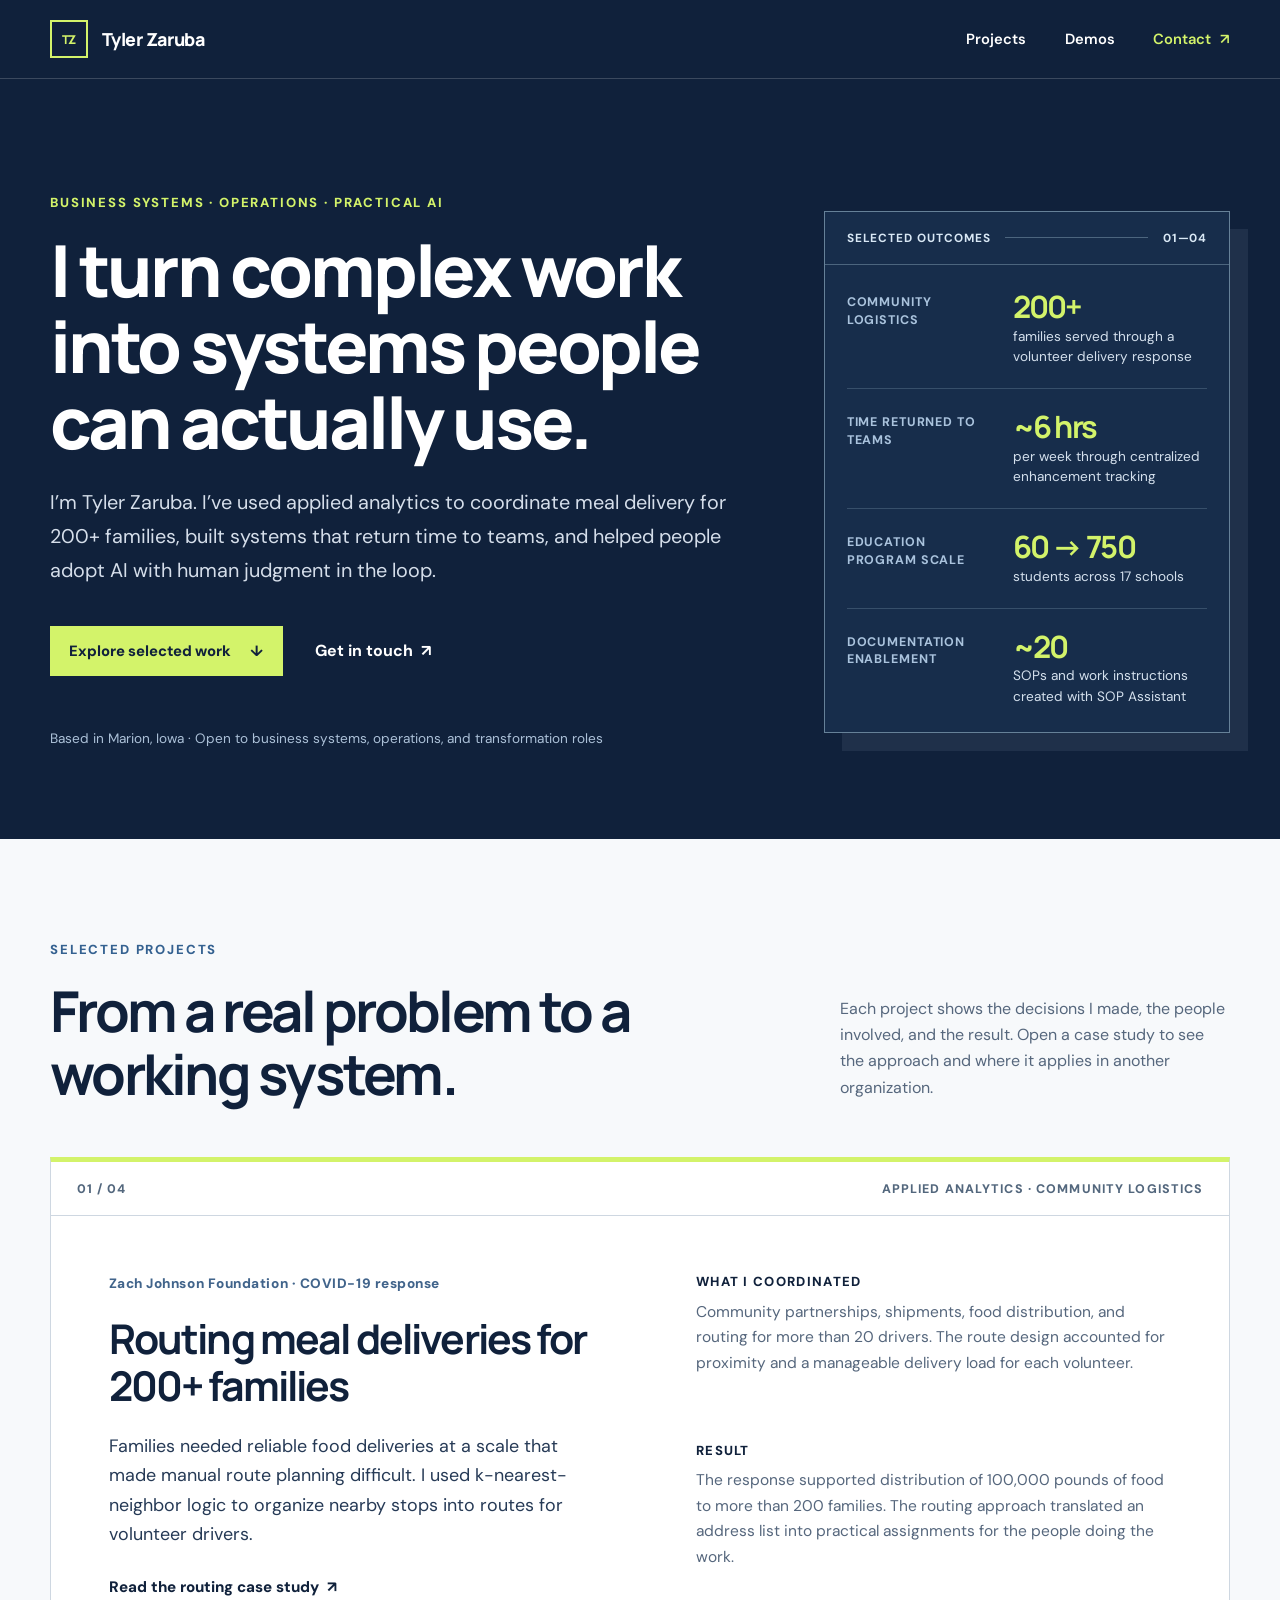
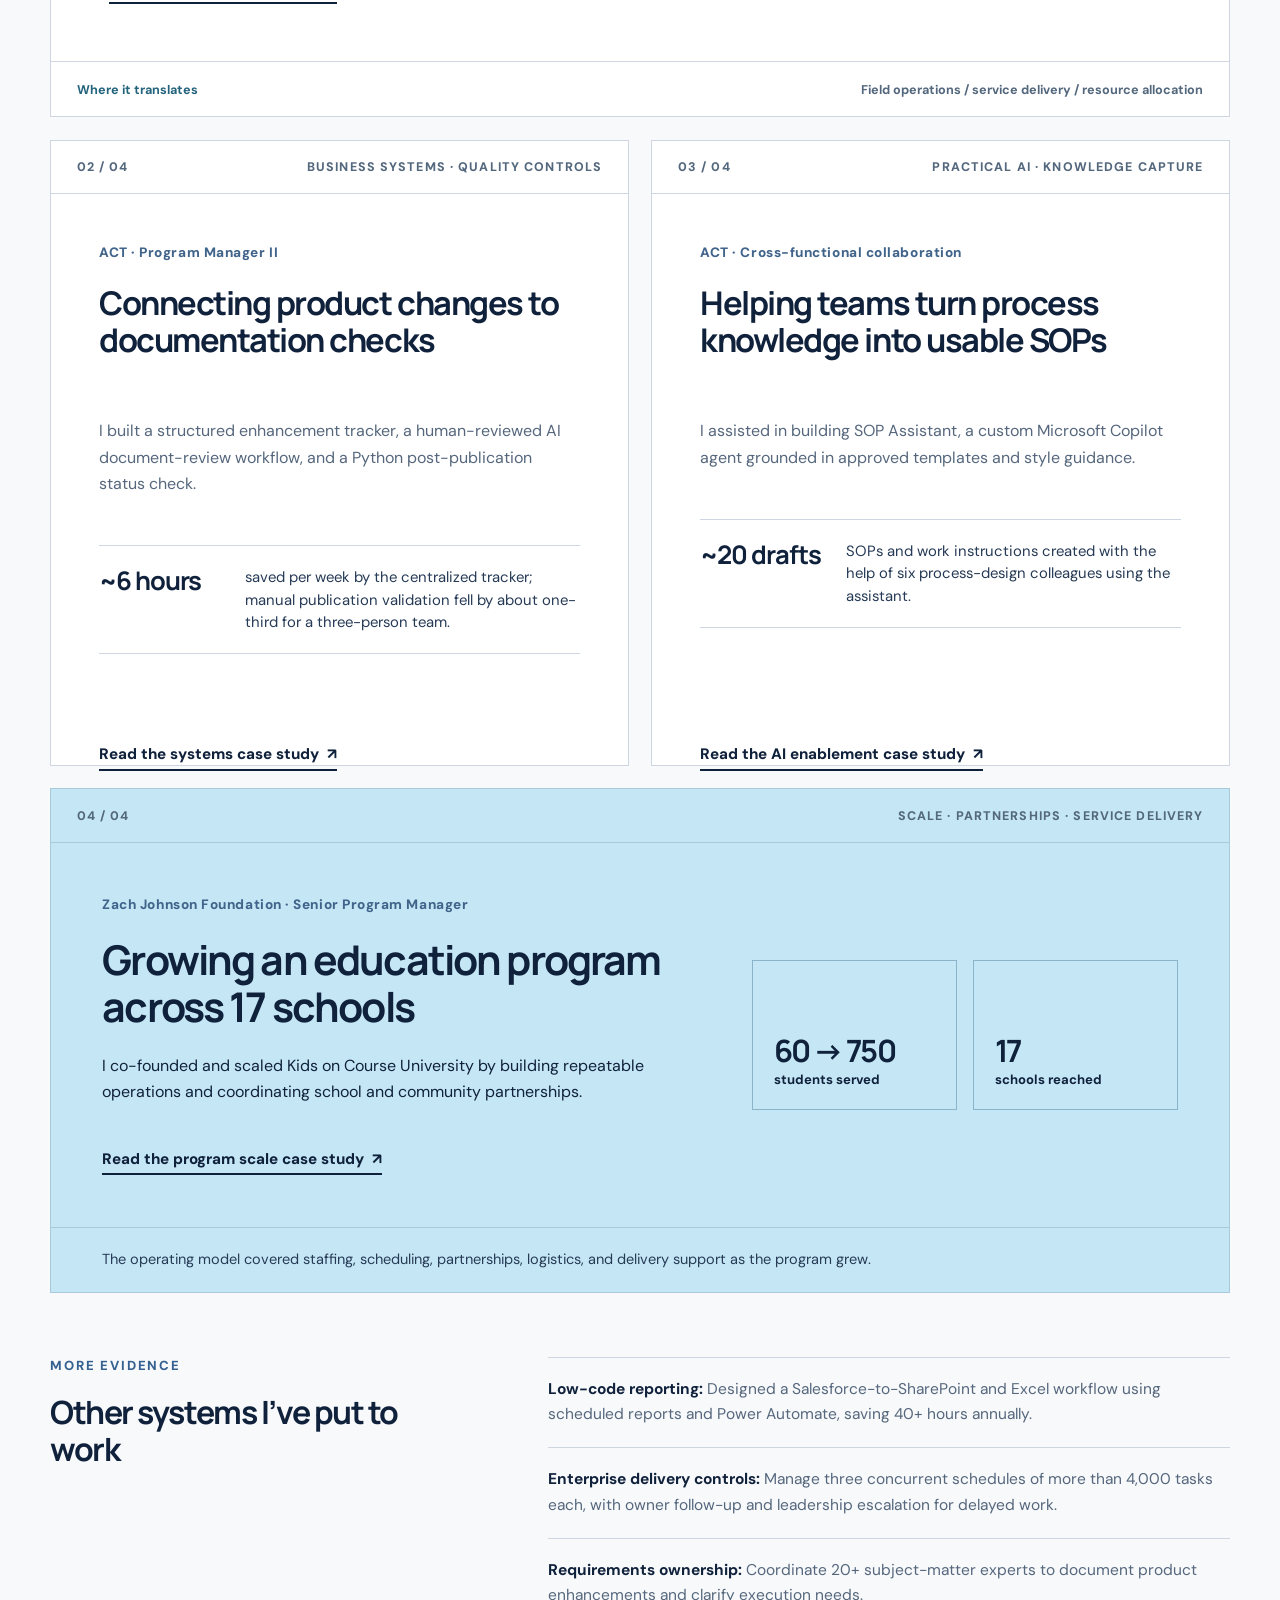
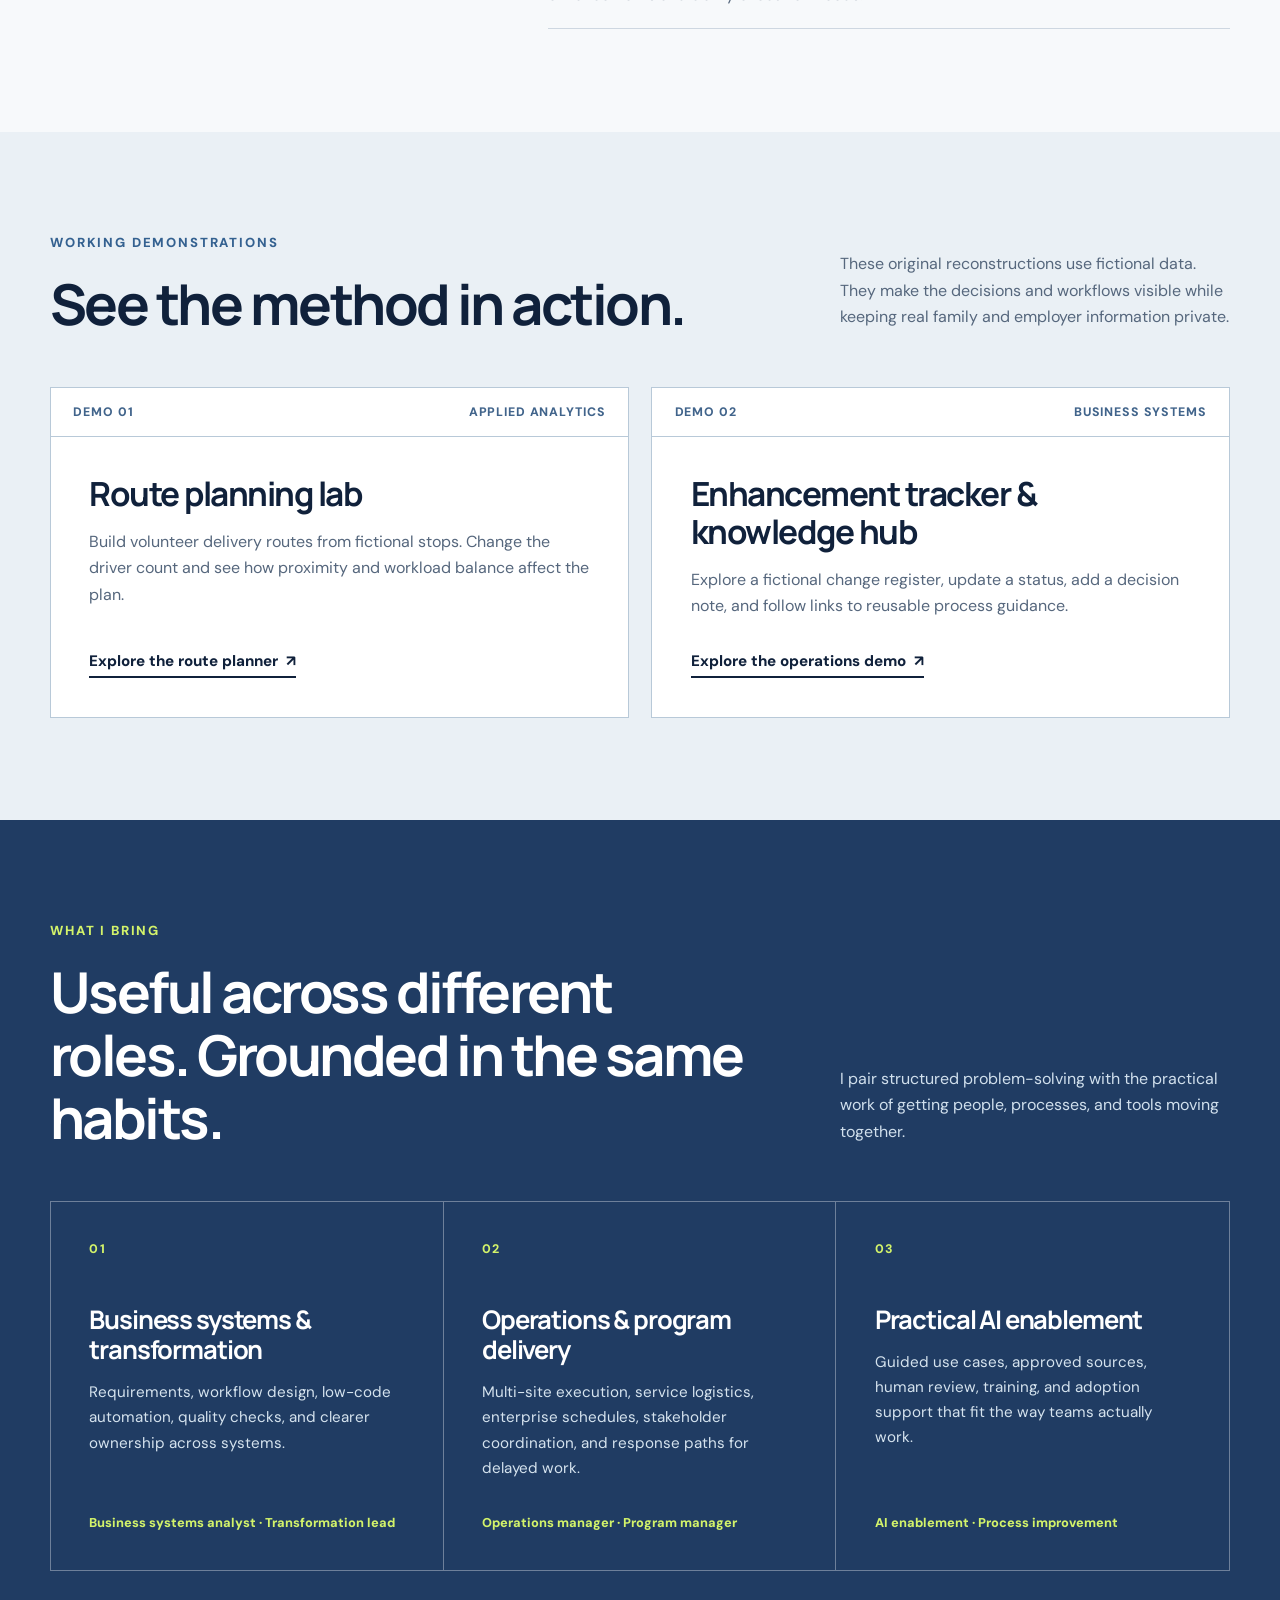
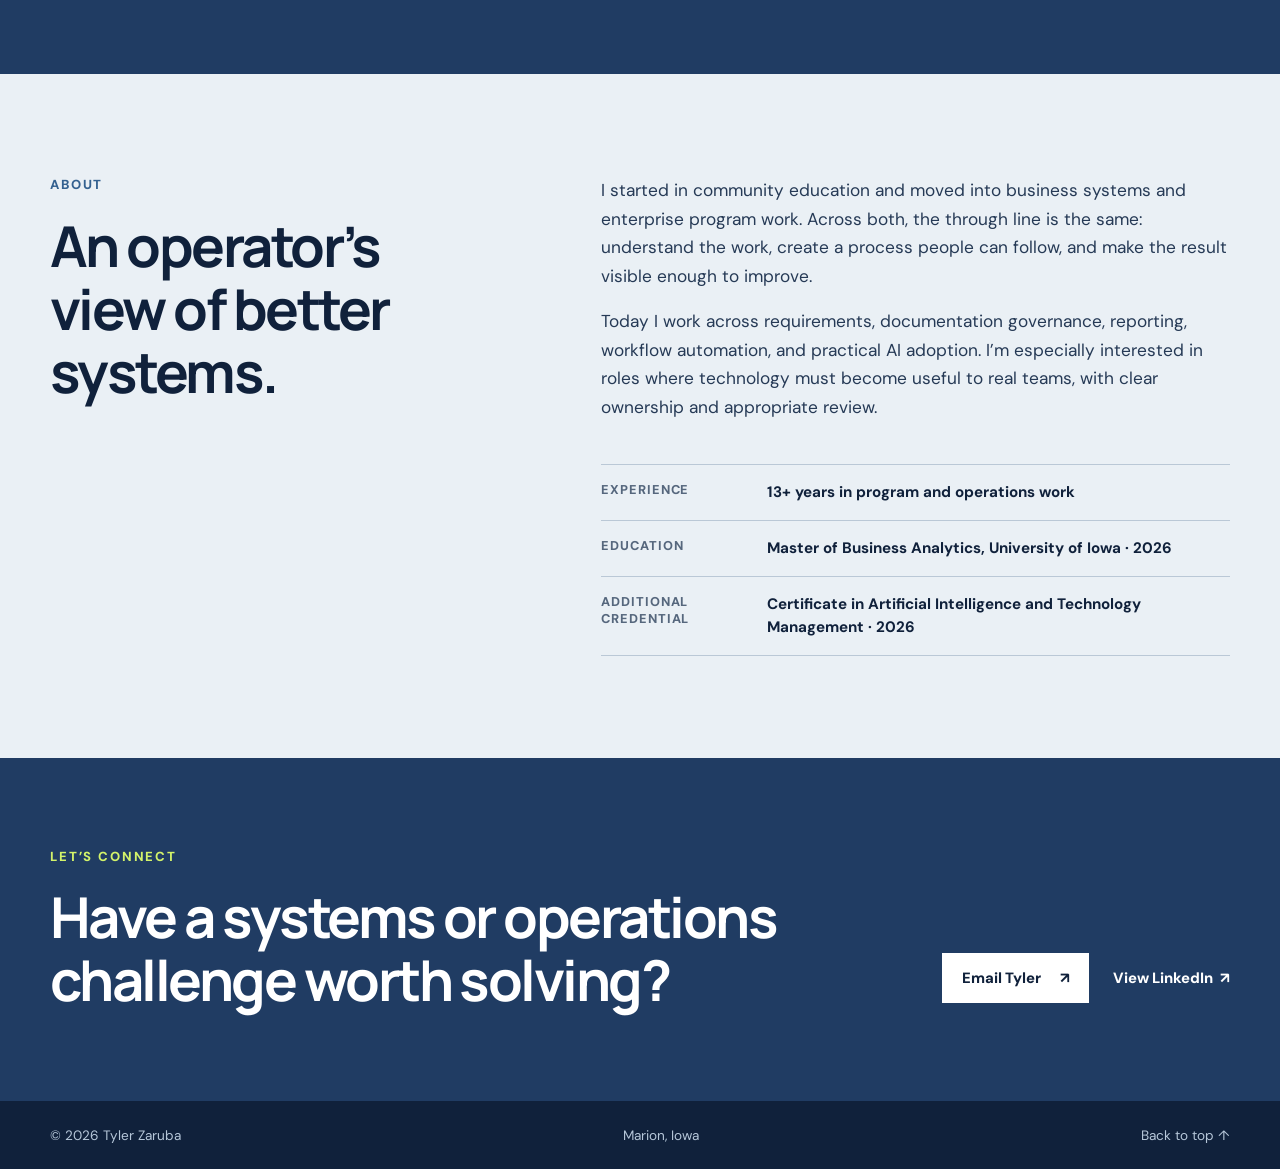
==== index.html @ 21e0d62d "Add portfolio website" ====
<!doctype html>
<html lang="en">
  <head>
    <meta charset="utf-8" />
    <meta name="viewport" content="width=device-width, initial-scale=1" />
    <meta name="theme-color" content="#10213b" />
    <meta name="description" content="Explore Tyler Zaruba’s work in community logistics, business systems, and practical AI, with fictional interactive reconstructions of the methods." />
    <link rel="canonical" href="https://tzarubadata.github.io/" />
    <meta property="og:type" content="website" />
    <meta property="og:title" content="Tyler Zaruba | Business systems & operations" />
    <meta property="og:description" content="Selected work in community logistics, business systems, documentation operations, and practical AI adoption." />
    <meta property="og:url" content="https://tzarubadata.github.io/" />
    <title>Tyler Zaruba | Business systems & operations</title>
    <link rel="icon" type="image/svg+xml" href="favicon.svg" />
    <link rel="stylesheet" href="styles.css" />
  </head>
  <body>
    <a class="skip-link" href="#main">Skip to content</a>
    <header class="site-header">
      <div class="shell header-inner">
        <a class="wordmark" href="#top" aria-label="Tyler Zaruba, back to top"><span class="mark" aria-hidden="true">TZ</span><span>Tyler Zaruba</span></a>
        <nav aria-label="Main navigation">
          <a href="#work">Projects</a>
          <a href="#demos">Demos</a>
          <a class="nav-contact" href="#contact">Contact <span aria-hidden="true">↗</span></a>
        </nav>
      </div>
    </header>

    <main id="main">
      <section class="hero" id="top" aria-labelledby="hero-title">
        <div class="shell hero-grid">
          <div class="hero-copy">
            <p class="eyebrow">Business systems · Operations · Practical AI</p>
            <h1 id="hero-title">I turn complex work into systems people can actually use.</h1>
            <p class="hero-lede">I’m Tyler Zaruba. I’ve used applied analytics to coordinate meal delivery for 200+ families, built systems that return time to teams, and helped people adopt AI with human judgment in the loop.</p>
            <div class="hero-actions">
              <a class="button button-primary" href="#work">Explore selected work <span aria-hidden="true">↓</span></a>
              <a class="text-link" href="mailto:zaruba.tyler@gmail.com">Get in touch <span aria-hidden="true">↗</span></a>
            </div>
            <p class="hero-location">Based in Marion, Iowa · Open to business systems, operations, and transformation roles</p>
          </div>
          <aside class="impact-panel" aria-label="Selected outcomes">
            <div class="panel-head"><span>Selected outcomes</span><span class="panel-line" aria-hidden="true"></span><span>01—04</span></div>
            <dl>
              <div class="impact-item"><dt>Community logistics</dt><dd><strong>200+</strong><span>families served through a volunteer delivery response</span></dd></div>
              <div class="impact-item"><dt>Time returned to teams</dt><dd><strong>~6 hrs</strong><span>per week through centralized enhancement tracking</span></dd></div>
              <div class="impact-item"><dt>Education program scale</dt><dd><strong>60 → 750</strong><span>students across 17 schools</span></dd></div>
              <div class="impact-item"><dt>Documentation enablement</dt><dd><strong>~20</strong><span>SOPs and work instructions created with SOP Assistant</span></dd></div>
            </dl>
          </aside>
        </div>
      </section>

      <section class="work-section section-pad" id="work" aria-labelledby="work-title">
        <div class="shell">
          <div class="section-heading">
            <div><p class="eyebrow">Selected projects</p><h2 id="work-title">From a real problem to a working system.</h2></div>
            <p>Each project shows the decisions I made, the people involved, and the result. Open a case study to see the approach and where it applies in another organization.</p>
          </div>

          <article class="case-study case-feature case-routing" aria-labelledby="case-1-title">
            <div class="case-index"><span>01 / 04</span><span>Applied analytics · Community logistics</span></div>
            <div class="case-body">
              <div class="case-lead">
                <p class="case-kicker">Zach Johnson Foundation · COVID-19 response</p>
                <h3 id="case-1-title">Routing meal deliveries for 200+ families</h3>
                <p class="case-summary">Families needed reliable food deliveries at a scale that made manual route planning difficult. I used k-nearest-neighbor logic to organize nearby stops into routes for volunteer drivers.</p>
                <a class="case-link" href="projects/meal-delivery-routing.html">Read the routing case study <span aria-hidden="true">↗</span></a>
              </div>
              <div class="case-detail">
                <div><h4>What I coordinated</h4><p>Community partnerships, shipments, food distribution, and routing for more than 20 drivers. The route design accounted for proximity and a manageable delivery load for each volunteer.</p></div>
                <div><h4>Result</h4><p>The response supported distribution of 100,000 pounds of food to more than 200 families. The routing approach translated an address list into practical assignments for the people doing the work.</p></div>
              </div>
            </div>
            <div class="case-bottom"><span>Where it translates</span><span>Field operations / service delivery / resource allocation</span></div>
          </article>

          <div class="case-grid">
            <article class="case-study" aria-labelledby="case-2-title">
              <div class="case-index"><span>02 / 04</span><span>Business systems · Quality controls</span></div>
              <div class="case-stack">
                <p class="case-kicker">ACT · Program Manager II</p>
                <h3 id="case-2-title">Connecting product changes to documentation checks</h3>
                <p>I built a structured enhancement tracker, a human-reviewed AI document-review workflow, and a Python post-publication status check.</p>
                <div class="case-result"><strong>~6 hours</strong><span>saved per week by the centralized tracker; manual publication validation fell by about one-third for a three-person team.</span></div>
                <a class="case-link" href="projects/documentation-lifecycle.html">Read the systems case study <span aria-hidden="true">↗</span></a>
              </div>
            </article>

            <article class="case-study" aria-labelledby="case-3-title">
              <div class="case-index"><span>03 / 04</span><span>Practical AI · Knowledge capture</span></div>
              <div class="case-stack">
                <p class="case-kicker">ACT · Cross-functional collaboration</p>
                <h3 id="case-3-title">Helping teams turn process knowledge into usable SOPs</h3>
                <p>I assisted in building SOP Assistant, a custom Microsoft Copilot agent grounded in approved templates and style guidance.</p>
                <div class="case-result"><strong>~20 drafts</strong><span>SOPs and work instructions created with the help of six process-design colleagues using the assistant.</span></div>
                <a class="case-link" href="projects/sop-assistant.html">Read the AI enablement case study <span aria-hidden="true">↗</span></a>
              </div>
            </article>
          </div>

          <article class="case-study case-community" aria-labelledby="case-4-title">
            <div class="case-index"><span>04 / 04</span><span>Scale · Partnerships · Service delivery</span></div>
            <div class="community-grid">
              <div><p class="case-kicker">Zach Johnson Foundation · Senior Program Manager</p><h3 id="case-4-title">Growing an education program across 17 schools</h3><p>I co-founded and scaled Kids on Course University by building repeatable operations and coordinating school and community partnerships.</p><a class="case-link" href="projects/education-scale.html">Read the program scale case study <span aria-hidden="true">↗</span></a></div>
              <div class="community-metrics"><div><strong>60 → 750</strong><span>students served</span></div><div><strong>17</strong><span>schools reached</span></div></div>
            </div>
            <p class="community-footnote">The operating model covered staffing, scheduling, partnerships, logistics, and delivery support as the program grew.</p>
          </article>

          <div class="more-evidence" aria-labelledby="evidence-title">
            <div><p class="eyebrow">More evidence</p><h3 id="evidence-title">Other systems I’ve put to work</h3></div>
            <div class="evidence-list">
              <p><strong>Low-code reporting:</strong> Designed a Salesforce-to-SharePoint and Excel workflow using scheduled reports and Power Automate, saving 40+ hours annually.</p>
              <p><strong>Enterprise delivery controls:</strong> Manage three concurrent schedules of more than 4,000 tasks each, with owner follow-up and leadership escalation for delayed work.</p>
              <p><strong>Requirements ownership:</strong> Coordinate 20+ subject-matter experts to document product enhancements and clarify execution needs.</p>
            </div>
          </div>
        </div>
      </section>

      <section class="demos-section section-pad" id="demos" aria-labelledby="demos-title"><div class="shell"><div class="section-heading"><div><p class="eyebrow">Working demonstrations</p><h2 id="demos-title">See the method in action.</h2></div><p>These original reconstructions use fictional data. They make the decisions and workflows visible while keeping real family and employer information private.</p></div><div class="demo-card-grid"><article class="demo-card"><div class="demo-card-top"><span>Demo 01</span><span>Applied analytics</span></div><div class="demo-card-body"><h3>Route planning lab</h3><p>Build volunteer delivery routes from fictional stops. Change the driver count and see how proximity and workload balance affect the plan.</p><a class="case-link" href="demos/route-lab.html">Explore the route planner <span aria-hidden="true">↗</span></a></div></article><article class="demo-card"><div class="demo-card-top"><span>Demo 02</span><span>Business systems</span></div><div class="demo-card-body"><h3>Enhancement tracker & knowledge hub</h3><p>Explore a fictional change register, update a status, add a decision note, and follow links to reusable process guidance.</p><a class="case-link" href="demos/operations-system.html">Explore the operations demo <span aria-hidden="true">↗</span></a></div></article></div></div></section>

      <section class="fit-section section-pad" id="fit" aria-labelledby="fit-title">
        <div class="shell">
          <div class="section-heading"><div><p class="eyebrow">What I bring</p><h2 id="fit-title">Useful across different roles. Grounded in the same habits.</h2></div><p>I pair structured problem-solving with the practical work of getting people, processes, and tools moving together.</p></div>
          <div class="fit-grid">
            <div><span class="fit-number">01</span><h3>Business systems & transformation</h3><p>Requirements, workflow design, low-code automation, quality checks, and clearer ownership across systems.</p><span>Business systems analyst · Transformation lead</span></div>
            <div><span class="fit-number">02</span><h3>Operations & program delivery</h3><p>Multi-site execution, service logistics, enterprise schedules, stakeholder coordination, and response paths for delayed work.</p><span>Operations manager · Program manager</span></div>
            <div><span class="fit-number">03</span><h3>Practical AI enablement</h3><p>Guided use cases, approved sources, human review, training, and adoption support that fit the way teams actually work.</p><span>AI enablement · Process improvement</span></div>
          </div>
        </div>
      </section>

      <section class="about-section section-pad" id="about" aria-labelledby="about-title">
        <div class="shell about-grid">
          <div><p class="eyebrow">About</p><h2 id="about-title">An operator’s view of better systems.</h2></div>
          <div class="about-copy"><p>I started in community education and moved into business systems and enterprise program work. Across both, the through line is the same: understand the work, create a process people can follow, and make the result visible enough to improve.</p><p>Today I work across requirements, documentation governance, reporting, workflow automation, and practical AI adoption. I’m especially interested in roles where technology must become useful to real teams, with clear ownership and appropriate review.</p><div class="about-meta"><div><span>Experience</span><strong>13+ years in program and operations work</strong></div><div><span>Education</span><strong>Master of Business Analytics, University of Iowa · 2026</strong></div><div><span>Additional credential</span><strong>Certificate in Artificial Intelligence and Technology Management · 2026</strong></div></div></div>
        </div>
      </section>

      <section class="contact-section" id="contact" aria-labelledby="contact-title">
        <div class="shell contact-grid"><div><p class="eyebrow">Let’s connect</p><h2 id="contact-title">Have a systems or operations challenge worth solving?</h2></div><div class="contact-actions"><a class="button button-light" href="mailto:zaruba.tyler@gmail.com">Email Tyler <span aria-hidden="true">↗</span></a><a class="contact-link" href="https://www.linkedin.com/in/tyler-zaruba-b400301a1/" target="_blank" rel="noopener noreferrer">View LinkedIn <span aria-hidden="true">↗</span></a></div></div>
      </section>
    </main>

    <footer class="site-footer"><div class="shell footer-inner"><span>© <span id="year">2026</span> Tyler Zaruba</span><span>Marion, Iowa</span><a href="#top">Back to top ↑</a></div></footer>
    <script>document.getElementById('year').textContent = new Date().getFullYear();</script>
  </body>
</html>
---- styles.css ----
@import url('https://fonts.googleapis.com/css2?family=DM+Sans:wght@400;500;600;700&family=Manrope:wght@400;500;600;700;800&display=swap');

:root {
  color-scheme: light;
  --ink: #10213b;
  --ink-2: #263a56;
  --paper: #f7f9fb;
  --white: #ffffff;
  --lime: #d3f36a;
  --blue: #c5e7f5;
  --rule: #ced7e1;
  --muted: #56677d;
  font-family: 'DM Sans', Arial, sans-serif;
  font-synthesis: none;
  scroll-behavior: smooth;
}

* { box-sizing: border-box; }
body { margin: 0; background: var(--paper); color: var(--ink); }
body, button, a { -webkit-tap-highlight-color: transparent; }
a { color: inherit; }
img, svg { max-width: 100%; }
::selection { background: var(--lime); color: var(--ink); }
:focus-visible { outline: 3px solid #1268a5; outline-offset: 4px; }
.shell { width: min(100% - 3rem, 1180px); margin-inline: auto; }
.skip-link { position: absolute; top: -100px; left: 1rem; z-index: 100; padding: .75rem 1rem; background: var(--lime); color: var(--ink); font-weight: 700; }
.skip-link:focus { top: 1rem; }

h1, h2, h3, h4, p { margin-top: 0; }
h1, h2, h3 { font-family: Manrope, Arial, sans-serif; letter-spacing: -.045em; }
p { line-height: 1.65; }
.eyebrow { margin-bottom: 1.2rem; font-size: .82rem; font-weight: 800; line-height: 1.4; letter-spacing: .14em; text-transform: uppercase; }

.site-header { background: var(--ink); color: var(--white); border-bottom: 1px solid rgba(255,255,255,.18); }
.header-inner { min-height: 78px; display: flex; align-items: center; justify-content: space-between; gap: 2rem; }
.wordmark { display: inline-flex; align-items: center; gap: .85rem; text-decoration: none; font-family: Manrope, Arial, sans-serif; font-size: 1.12rem; font-weight: 800; letter-spacing: -.025em; white-space: nowrap; }
.mark { display: grid; place-items: center; width: 38px; height: 38px; border: 2px solid var(--lime); color: var(--lime); font-size: .76rem; letter-spacing: -.07em; }
nav { display: flex; align-items: center; gap: clamp(1rem, 3vw, 2.8rem); }
nav a { text-decoration: none; font-size: .92rem; font-weight: 600; }
nav a:hover, .contact-link:hover, .text-link:hover, .site-footer a:hover { text-decoration: underline; text-underline-offset: .3em; }
.nav-contact { color: var(--lime); }
.nav-contact span { margin-left: .3rem; }

.hero { color: var(--white); background: var(--ink); overflow: hidden; }
.hero-grid { display: grid; grid-template-columns: minmax(0, 1.45fr) minmax(310px, .86fr); gap: clamp(3rem, 7vw, 7rem); align-items: stretch; padding-block: clamp(5rem, 9vw, 8.5rem) clamp(5rem, 7vw, 7rem); }
.hero-copy { align-self: center; }
.hero .eyebrow { color: var(--lime); }
h1 { max-width: 850px; margin-bottom: 1.65rem; font-size: clamp(3.2rem, 5.6vw, 6rem); line-height: 1.06; font-weight: 800; }
.hero-lede { max-width: 690px; color: #d5deea; font-size: clamp(1.05rem, 1.55vw, 1.25rem); line-height: 1.7; }
.hero-actions { display: flex; flex-wrap: wrap; align-items: center; gap: 1.5rem 2rem; margin-top: 2.4rem; }
.button { display: inline-flex; min-height: 50px; align-items: center; justify-content: center; gap: 1.2rem; padding: .8rem 1.2rem; text-decoration: none; font-size: .93rem; font-weight: 800; transition: transform .18s ease, background .18s ease; }
.button:hover { transform: translateY(-2px); }
.button-primary { color: var(--ink); background: var(--lime); }
.button-primary:hover { background: #e3ff91; }
.text-link { color: var(--white); font-weight: 700; text-decoration: none; }
.text-link span { margin-left: .3rem; }
.hero-location { margin: 3.25rem 0 0; color: #acc1d8; font-size: .85rem; line-height: 1.6; }

.impact-panel { align-self: center; border: 1px solid rgba(197,231,245,.45); background: #172d4b; box-shadow: 18px 18px 0 rgba(197,231,245,.08); }
.panel-head { display: flex; align-items: center; gap: .9rem; padding: 1.15rem 1.35rem; color: #d9e8f5; border-bottom: 1px solid rgba(197,231,245,.3); font-size: .74rem; font-weight: 700; letter-spacing: .08em; text-transform: uppercase; white-space: nowrap; }
.panel-line { flex: 1; height: 1px; background: rgba(197,231,245,.3); }
.impact-panel dl { margin: 0; padding: .25rem 1.35rem; }
.impact-item { display: grid; grid-template-columns: 1fr 1.3fr; gap: 1rem; padding: 1.3rem 0; border-bottom: 1px solid rgba(197,231,245,.18); }
.impact-item:last-child { border-bottom: 0; }
.impact-item dt { padding-top: .25rem; color: #aac3dd; font-size: .78rem; line-height: 1.4; font-weight: 700; text-transform: uppercase; letter-spacing: .07em; }
.impact-item dd { margin: 0; }
.impact-item strong { display: block; margin-bottom: .18rem; color: var(--lime); font-family: Manrope, Arial, sans-serif; font-size: clamp(1.7rem, 2.4vw, 2.4rem); line-height: 1.1; letter-spacing: -.055em; white-space: nowrap; }
.impact-item dd span { display: block; color: #d4e0ed; font-size: .85rem; line-height: 1.5; }

.section-pad { padding-block: clamp(5rem, 8vw, 8rem); }
.section-heading { display: grid; grid-template-columns: 1.2fr .72fr; gap: 3rem; align-items: end; margin-bottom: 3.25rem; }
.section-heading .eyebrow { color: #346190; }
h2 { margin-bottom: 0; font-size: clamp(2.5rem, 4.4vw, 4.4rem); line-height: 1.12; }
.section-heading p:last-child { max-width: 390px; margin: 0 0 .25rem auto; color: var(--muted); font-size: 1rem; }
.case-study { border: 1px solid var(--rule); background: var(--white); }
.case-routing { border-top: 5px solid var(--lime); }
.case-index { display: flex; justify-content: space-between; gap: 1.5rem; padding: 1.15rem 1.6rem; border-bottom: 1px solid var(--rule); color: #53677d; font-size: .78rem; font-weight: 800; letter-spacing: .09em; text-transform: uppercase; }
.case-body { display: grid; grid-template-columns: 1.02fr .95fr; gap: clamp(2rem, 6vw, 6rem); padding: clamp(2rem, 4.5vw, 4.5rem); }
.case-kicker { margin-bottom: 1.2rem; color: #41648b; font-size: .85rem; font-weight: 800; letter-spacing: .04em; }
h3 { margin-bottom: 1.45rem; font-size: clamp(2.1rem, 3.2vw, 3.5rem); line-height: 1.14; }
.case-summary { max-width: 500px; margin-bottom: 0; color: var(--ink-2); font-size: 1.12rem; }
.case-detail { display: grid; gap: 2rem; }
h4 { margin-bottom: .5rem; font-size: .82rem; line-height: 1.4; font-weight: 800; text-transform: uppercase; letter-spacing: .1em; }
.case-detail p { margin-bottom: 0; color: var(--muted); font-size: .97rem; }
.case-link { display: inline-flex; align-items: center; gap: .5rem; width: fit-content; margin-top: 1.7rem; padding-bottom: .22rem; border-bottom: 2px solid currentColor; color: var(--ink); font-size: .95rem; font-weight: 800; line-height: 1.4; text-decoration: none; }
.case-link:hover { color: #176581; }
.case-bottom { display: flex; flex-wrap: wrap; justify-content: space-between; gap: .75rem 2rem; padding: 1.15rem 1.6rem; border-top: 1px solid var(--rule); color: #53677d; font-size: .79rem; font-weight: 700; }
.case-bottom span:first-child { color: #23637c; }
.case-grid { display: grid; grid-template-columns: repeat(2, minmax(0,1fr)); gap: 1.4rem; margin-top: 1.4rem; }
.case-stack { display: flex; flex-direction: column; align-items: flex-start; min-height: 100%; padding: clamp(2rem, 4vw, 3rem); }
.case-stack h3 { min-height: 3.4em; font-size: clamp(1.9rem, 2.55vw, 2.6rem); }
.case-stack > p:not(.case-kicker) { color: var(--muted); }
.case-result { display: flex; gap: 1rem; align-items: flex-start; padding: 1.25rem 0; margin: 2rem 0 1.25rem; border-block: 1px solid var(--rule); }
.case-result strong { min-width: 130px; font-family: Manrope, Arial, sans-serif; font-size: clamp(1.35rem, 2vw, 1.8rem); line-height: 1.2; letter-spacing: -.04em; }
.case-result span { color: var(--ink-2); font-size: .93rem; line-height: 1.5; }
.case-stack .case-note { margin-bottom: 0; font-size: .94rem; }
.case-stack .case-link { margin-top: auto; padding-top: 1rem; }
.case-community { margin-top: 1.4rem; background: var(--blue); border-color: #aac9db; }
.case-community .case-index { border-color: #aac9db; }
.community-grid { display: grid; grid-template-columns: 1.2fr .85fr; gap: 3rem; align-items: center; padding: clamp(2rem, 4vw, 4rem); }
.community-grid h3 { max-width: 650px; }
.community-grid p:last-child { max-width: 610px; margin-bottom: 0; color: var(--ink-2); }
.community-metrics { display: grid; grid-template-columns: 1fr 1fr; gap: 1rem; }
.community-metrics div { min-height: 150px; display: flex; flex-direction: column; justify-content: flex-end; padding: 1.3rem; border: 1px solid #8bb4ca; }
.community-metrics strong { display: block; font-family: Manrope, Arial, sans-serif; font-size: clamp(1.7rem, 2.4vw, 2.5rem); white-space: nowrap; letter-spacing: -.06em; }
.community-metrics span { font-size: .82rem; font-weight: 700; }
.community-footnote { padding: 1.25rem clamp(2rem, 4vw, 4rem); margin-bottom: 0; border-top: 1px solid #aac9db; color: var(--ink-2); font-size: .91rem; }
.more-evidence { display: grid; grid-template-columns: .75fr 1.25fr; gap: clamp(2rem, 7vw, 7rem); padding: clamp(2.5rem, 5vw, 5rem) 0 0; }
.more-evidence .eyebrow { color: #346190; }
.more-evidence h3 { max-width: 380px; font-size: clamp(1.8rem, 2.5vw, 2.5rem); }
.evidence-list { border-top: 1px solid var(--rule); }
.evidence-list p { padding: 1.2rem 0; margin: 0; border-bottom: 1px solid var(--rule); color: var(--muted); font-size: .97rem; }
.evidence-list strong { color: var(--ink); }

.demos-section { background: #eaf0f5; }
.demos-section .eyebrow { color: #346190; }
.demo-card-grid { display: grid; grid-template-columns: repeat(2,minmax(0,1fr)); gap: 1.4rem; }
.demo-card { border: 1px solid #b8c9d8; background: var(--white); }
.demo-card-top { display: flex; flex-wrap: wrap; justify-content: space-between; gap: .5rem 1rem; padding: 1rem 1.4rem; border-bottom: 1px solid #b8c9d8; color: #41648b; font-size: .77rem; font-weight: 800; letter-spacing: .07em; text-transform: uppercase; }
.demo-card-body { display: flex; flex-direction: column; align-items: flex-start; min-height: 280px; padding: clamp(1.6rem, 3vw, 3rem); }
.demo-card h3 { margin-bottom: 1rem; font-size: clamp(1.8rem, 2.6vw, 2.8rem); }
.demo-card p { max-width: 520px; margin-bottom: 1.5rem; color: var(--muted); }
.demo-card .case-link { margin-top: auto; }

.fit-section { color: var(--white); background: #203c63; }
.fit-section .eyebrow { color: var(--lime); }
.fit-section .section-heading p:last-child { color: #d1e0ed; }
.fit-grid { display: grid; grid-template-columns: repeat(3, minmax(0, 1fr)); border: 1px solid rgba(255,255,255,.35); }
.fit-grid > div { display: flex; flex-direction: column; min-height: 340px; padding: clamp(1.5rem, 3vw, 2.6rem); border-right: 1px solid rgba(255,255,255,.35); }
.fit-grid > div:last-child { border-right: 0; }
.fit-number { margin-bottom: 3rem; color: var(--lime); font-size: .78rem; font-weight: 800; letter-spacing: .1em; }
.fit-grid h3 { margin-bottom: .9rem; font-size: clamp(1.5rem, 2vw, 2.1rem); line-height: 1.2; }
.fit-grid p { margin-bottom: 2rem; color: #d5e3ee; font-size: .95rem; }
.fit-grid div > span:last-child { margin-top: auto; color: var(--lime); font-size: .8rem; line-height: 1.5; font-weight: 800; }

.about-section { background: #eaf0f5; }
.about-grid { display: grid; grid-template-columns: .8fr 1.12fr; gap: clamp(3rem, 8vw, 8rem); }
.about-grid .eyebrow { color: #346190; }
.about-copy > p { color: var(--ink-2); font-size: 1.08rem; }
.about-meta { display: grid; gap: 0; margin-top: 2.7rem; border-top: 1px solid #bac8d6; }
.about-meta div { display: grid; grid-template-columns: 150px 1fr; gap: 1rem; padding: 1rem 0; border-bottom: 1px solid #bac8d6; }
.about-meta span { color: var(--muted); font-size: .8rem; font-weight: 800; text-transform: uppercase; letter-spacing: .07em; }
.about-meta strong { font-size: .95rem; line-height: 1.5; }

.contact-section { padding-block: clamp(4.5rem, 7vw, 7rem); color: var(--white); background: #203c63; }
.contact-grid { display: grid; grid-template-columns: 1.25fr .65fr; gap: 3rem; align-items: end; }
.contact-section .eyebrow { color: var(--lime); }
.contact-section h2 { max-width: 730px; }
.contact-actions { display: flex; flex-wrap: wrap; align-items: center; gap: 1.5rem; justify-content: flex-end; padding-bottom: .5rem; }
.button-light { color: var(--ink); background: var(--white); }
.button-light:hover { background: var(--lime); }
.contact-link { color: var(--white); font-size: .93rem; font-weight: 800; text-decoration: none; white-space: nowrap; }
.contact-link span { margin-left: .25rem; }
.site-footer { color: #b6c7d9; background: var(--ink); }
.footer-inner { display: flex; flex-wrap: wrap; justify-content: space-between; gap: 1rem 2rem; padding-block: 1.6rem; font-size: .85rem; }
.site-footer a { text-decoration: none; }

/* Project pages */
.project-hero { padding-block: clamp(3.5rem, 6vw, 6rem) clamp(4.5rem, 7vw, 7rem); color: var(--white); background: var(--ink); }
.back-link { display: inline-block; margin-bottom: clamp(3rem, 6vw, 6rem); color: #d0e1ef; font-size: .9rem; font-weight: 700; text-decoration: none; }
.back-link:hover { text-decoration: underline; text-underline-offset: .3em; }
.project-hero .eyebrow { color: var(--lime); }
.project-hero h1 { max-width: 1050px; font-size: clamp(3rem, 5.3vw, 5.7rem); }
.project-lede { max-width: 790px; margin-bottom: 3rem; color: #d5deea; font-size: clamp(1.1rem, 1.6vw, 1.32rem); }
.project-meta { display: flex; flex-wrap: wrap; gap: .7rem 2rem; padding-top: 1.2rem; border-top: 1px solid rgba(255,255,255,.25); color: #bcd1e3; font-size: .83rem; font-weight: 700; }
.project-metrics { background: var(--lime); }
.metric-grid { display: grid; grid-template-columns: repeat(3, minmax(0,1fr)); }
.metric-grid > div { min-height: 170px; display: flex; flex-direction: column; justify-content: center; padding: 1.8rem 2.3rem; border-right: 1px solid rgba(16,33,59,.25); }
.metric-grid > div:first-child { padding-left: 0; }
.metric-grid > div:last-child { border-right: 0; }
.metric-grid strong { display: block; font-family: Manrope, Arial, sans-serif; font-size: clamp(2rem, 3vw, 3rem); line-height: 1.15; letter-spacing: -.06em; }
.metric-grid span { max-width: 235px; font-size: .9rem; line-height: 1.45; font-weight: 700; }
.story-grid, .result-grid, .status-grid { display: grid; grid-template-columns: .82fr 1.18fr; gap: clamp(3rem, 9vw, 9rem); }
.project-section .eyebrow, .transfer-section .eyebrow { color: #346190; }
.project-section h2, .diagram-section h2, .result-section h2, .status-section h2, .transfer-section h2, .flow-section h2 { font-size: clamp(2.3rem, 4vw, 4rem); }
.story-copy p { margin-bottom: 1.2rem; color: var(--ink-2); font-size: 1.08rem; }
.story-copy p:last-child { margin-bottom: 0; }
.diagram-section { padding-block: clamp(4rem, 7vw, 7rem); color: var(--white); background: #203c63; }
.diagram-grid { display: grid; grid-template-columns: .63fr 1.37fr; gap: clamp(2rem, 6vw, 6rem); align-items: center; }
.diagram-section .eyebrow { color: var(--lime); }
.diagram-section p:last-child { max-width: 360px; color: #d5e3ee; }
.route-figure { margin: 0; }
.route-figure svg { display: block; width: 100%; height: auto; border: 1px solid #61819f; }
.route-figure figcaption { padding-top: .8rem; color: #bdd0e1; font-size: .79rem; line-height: 1.4; }
.steps { border-top: 1px solid var(--rule); }
.steps > div { display: grid; grid-template-columns: 52px 1fr; gap: 1rem; padding: 1.45rem 0; border-bottom: 1px solid var(--rule); }
.steps > div > span { color: #42668e; font-size: .82rem; font-weight: 800; letter-spacing: .07em; }
.steps h3 { margin-bottom: .5rem; font-size: 1.35rem; letter-spacing: -.035em; }
.steps p { margin-bottom: 0; color: var(--muted); }
.flow-section { padding-block: clamp(4.5rem, 7vw, 7rem); background: #eaf0f5; }
.flow-section .eyebrow { color: #346190; }
.flow-section h2 { max-width: 760px; margin-bottom: 3rem; }
.flow-list { display: grid; grid-template-columns: repeat(3,minmax(0,1fr)); gap: 0; padding: 0; margin: 0; list-style: none; border: 1px solid #bdcbd8; }
.flow-list li { min-height: 275px; display: flex; flex-direction: column; padding: clamp(1.5rem, 3vw, 2.5rem); border-right: 1px solid #bdcbd8; }
.flow-list li:last-child { border-right: 0; }
.flow-list li > span { margin-bottom: 2.3rem; color: #346190; font-size: .8rem; font-weight: 800; }
.flow-list h3 { margin-bottom: .65rem; font-size: clamp(1.4rem, 2vw, 1.9rem); line-height: 1.25; }
.flow-list p { margin-bottom: 0; color: var(--muted); font-size: .95rem; }
.result-section { padding-block: clamp(4.5rem, 7vw, 7rem); background: var(--lime); }
.result-section .eyebrow { color: #3f6231; }
.result-section p { font-size: 1.08rem; color: var(--ink-2); }
.result-section p:last-child { margin-bottom: 0; }
.result-note { padding-top: 1rem; border-top: 1px solid rgba(16,33,59,.3); font-size: .91rem !important; line-height: 1.55; }
.status-section { padding-block: clamp(4.5rem, 7vw, 7rem); background: var(--blue); }
.status-section .eyebrow { color: #346190; }
.status-section p { color: var(--ink-2); font-size: 1.05rem; }
.status-note { padding-top: 1rem; border-top: 1px solid #9ec0d1; font-size: .92rem !important; font-weight: 700; }
.transfer-section { background: var(--white); }
.transfer-section h2 { max-width: 850px; margin-bottom: 3rem; }
.transfer-grid { display: grid; grid-template-columns: repeat(3,minmax(0,1fr)); gap: 1.4rem; }
.transfer-grid > div { padding: clamp(1.5rem, 2.5vw, 2.5rem); border: 1px solid var(--rule); border-top: 4px solid var(--ink); }
.transfer-grid h3 { margin-bottom: .9rem; font-size: clamp(1.35rem, 1.8vw, 1.7rem); line-height: 1.2; }
.transfer-grid p { margin-bottom: 0; color: var(--muted); font-size: .97rem; }
.project-demo-link { padding-block: clamp(3rem, 5vw, 5rem); background: #eaf0f5; }
.project-demo-link .shell { display: flex; flex-wrap: wrap; justify-content: space-between; align-items: center; gap: 2rem 4rem; }
.project-demo-link .eyebrow { color: #346190; }
.project-demo-link h2 { margin-bottom: .7rem; font-size: clamp(2rem, 3vw, 3rem); }
.project-demo-link p:last-child { max-width: 570px; margin-bottom: 0; color: var(--muted); }
.project-demo-link .button { flex-shrink: 0; }
.next-project { color: var(--white); background: #203c63; }
.next-project .shell { display: flex; flex-wrap: wrap; justify-content: space-between; align-items: center; gap: 1rem 3rem; padding-block: 2.2rem; }
.next-project span:first-child { color: var(--lime); font-size: .8rem; font-weight: 800; letter-spacing: .08em; text-transform: uppercase; }
.next-project a { max-width: 720px; font-family: Manrope, Arial, sans-serif; font-size: clamp(1.2rem, 2vw, 1.8rem); font-weight: 800; letter-spacing: -.035em; text-decoration: none; }
.next-project a:hover { text-decoration: underline; text-underline-offset: .2em; }

@media (max-width: 900px) {
  .hero-grid, .section-heading, .case-body, .community-grid, .about-grid, .contact-grid, .more-evidence, .story-grid, .result-grid, .status-grid, .diagram-grid { grid-template-columns: 1fr; }
  .hero-grid { gap: 3.5rem; }
  .impact-panel { width: min(100%, 670px); }
  .section-heading p:last-child { margin: 0; }
  .case-grid { grid-template-columns: 1fr; }
  .case-stack h3 { min-height: 0; }
  .community-metrics { max-width: 600px; }
  .fit-grid { grid-template-columns: 1fr; }
  .fit-grid > div { min-height: 0; border-right: 0; border-bottom: 1px solid rgba(255,255,255,.35); }
  .fit-grid > div:last-child { border-bottom: 0; }
  .fit-number { margin-bottom: 1.5rem; }
  .flow-list, .transfer-grid, .demo-card-grid { grid-template-columns: 1fr; }
  .demo-card-body { min-height: 0; }
  .flow-list li { min-height: 0; border-right: 0; border-bottom: 1px solid #bdcbd8; }
  .flow-list li:last-child { border-bottom: 0; }
  .flow-list li > span { margin-bottom: 1rem; }
  .metric-grid > div { padding-inline: 1.1rem; }
  .contact-actions { justify-content: flex-start; }
}

@media (max-width: 650px) {
  .shell { width: min(100% - 2rem, 1180px); }
  .header-inner { min-height: 72px; align-items: flex-start; flex-direction: column; justify-content: center; gap: .8rem; padding-block: .8rem; }
  .wordmark { font-size: 1rem; }
  .mark { width: 31px; height: 31px; font-size: .65rem; }
  nav { width: 100%; justify-content: space-between; gap: .7rem; }
  nav a { font-size: .79rem; }
  .hero-grid { padding-block: 4.5rem; }
  h1 { font-size: clamp(2.65rem, 12vw, 4.3rem); }
  .impact-item { grid-template-columns: 1fr 1.3fr; }
  .section-pad { padding-block: 4.5rem; }
  .section-heading { gap: 1.3rem; margin-bottom: 2rem; }
  .case-grid { grid-template-columns: 1fr; }
  .case-index, .case-bottom { padding-inline: 1.1rem; }
  .case-index { flex-wrap: wrap; }
  .case-body, .case-stack, .community-grid { padding: 1.6rem; }
  .case-body { gap: 2.5rem; }
  .community-grid { gap: 2rem; }
  .community-metrics div { min-height: 120px; padding: 1rem; }
  .community-footnote { padding-inline: 1.6rem; }
  .more-evidence { gap: 1rem; }
  .about-meta div { grid-template-columns: 1fr; gap: .3rem; }
  .footer-inner { gap: .5rem 1.2rem; }
  .project-hero { padding-block: 3rem 4rem; }
  .back-link { margin-bottom: 3rem; }
  .project-hero h1 { font-size: clamp(2.55rem, 11vw, 4rem); }
  .project-lede { margin-bottom: 2rem; }
  .metric-grid { grid-template-columns: 1fr; }
  .metric-grid > div { min-height: 0; padding: 1.3rem 0; border-right: 0; border-bottom: 1px solid rgba(16,33,59,.25); }
  .metric-grid > div:last-child { border-bottom: 0; }
  .metric-grid strong { font-size: 2.2rem; }
  .project-section, .diagram-section, .flow-section, .transfer-section, .result-section, .status-section { padding-block: 4rem; }
  .story-grid, .diagram-grid, .result-grid, .status-grid { gap: 1.5rem; }
  .flow-section h2, .transfer-section h2 { margin-bottom: 2rem; }
}

@media (prefers-reduced-motion: reduce) {
  :root { scroll-behavior: auto; }
  .button { transition: none; }
}
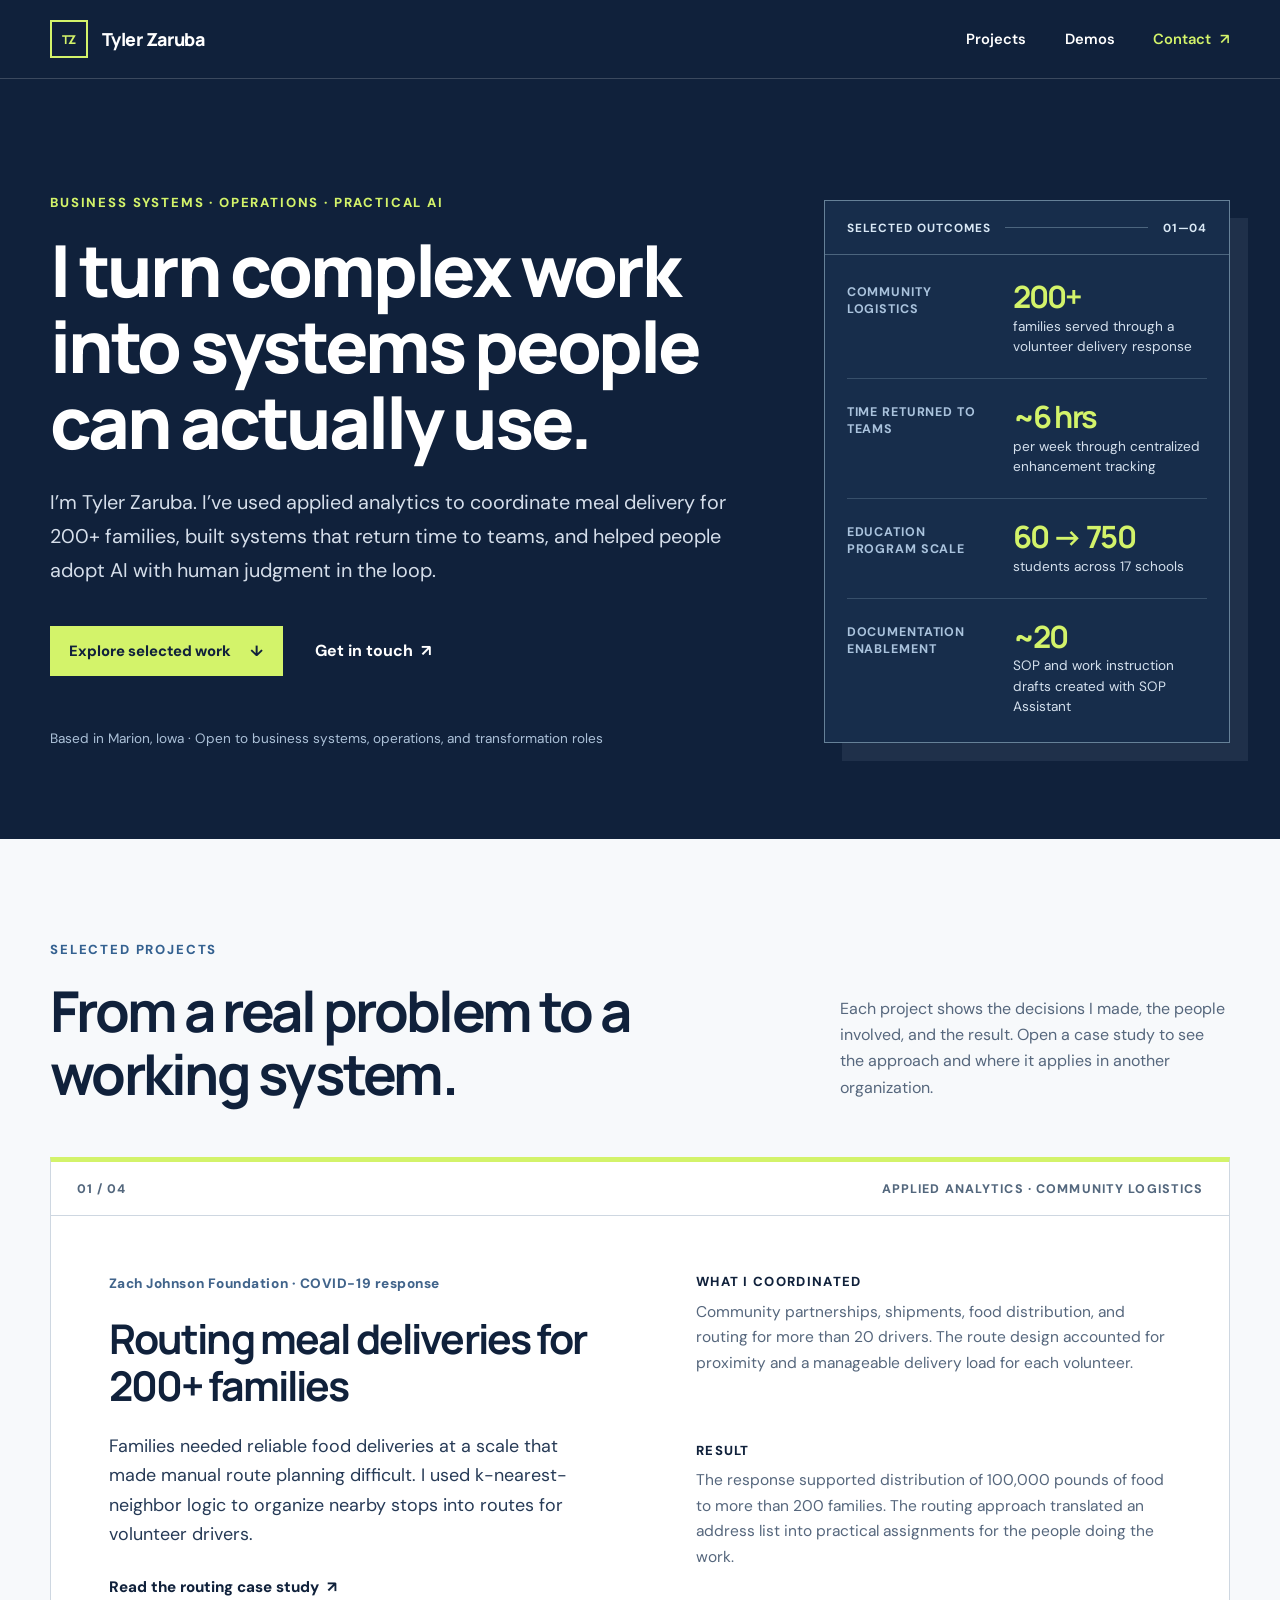
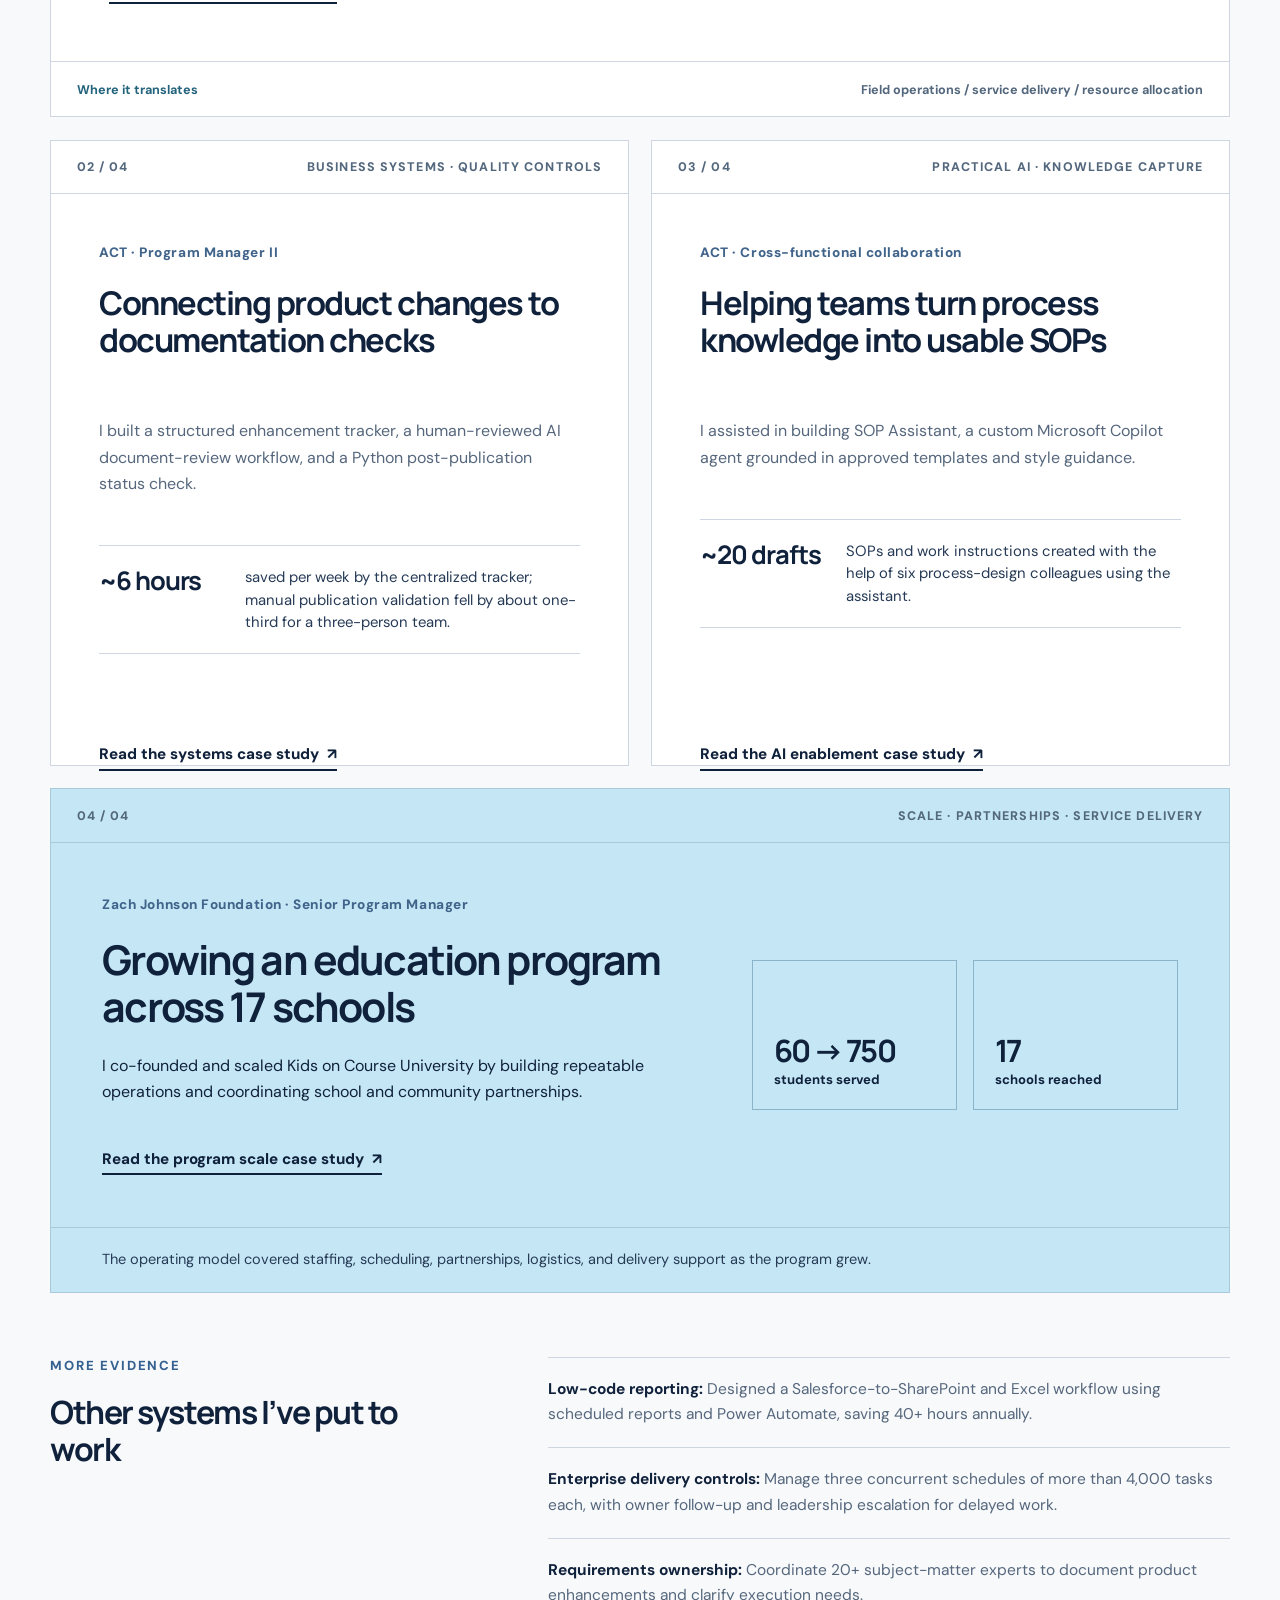
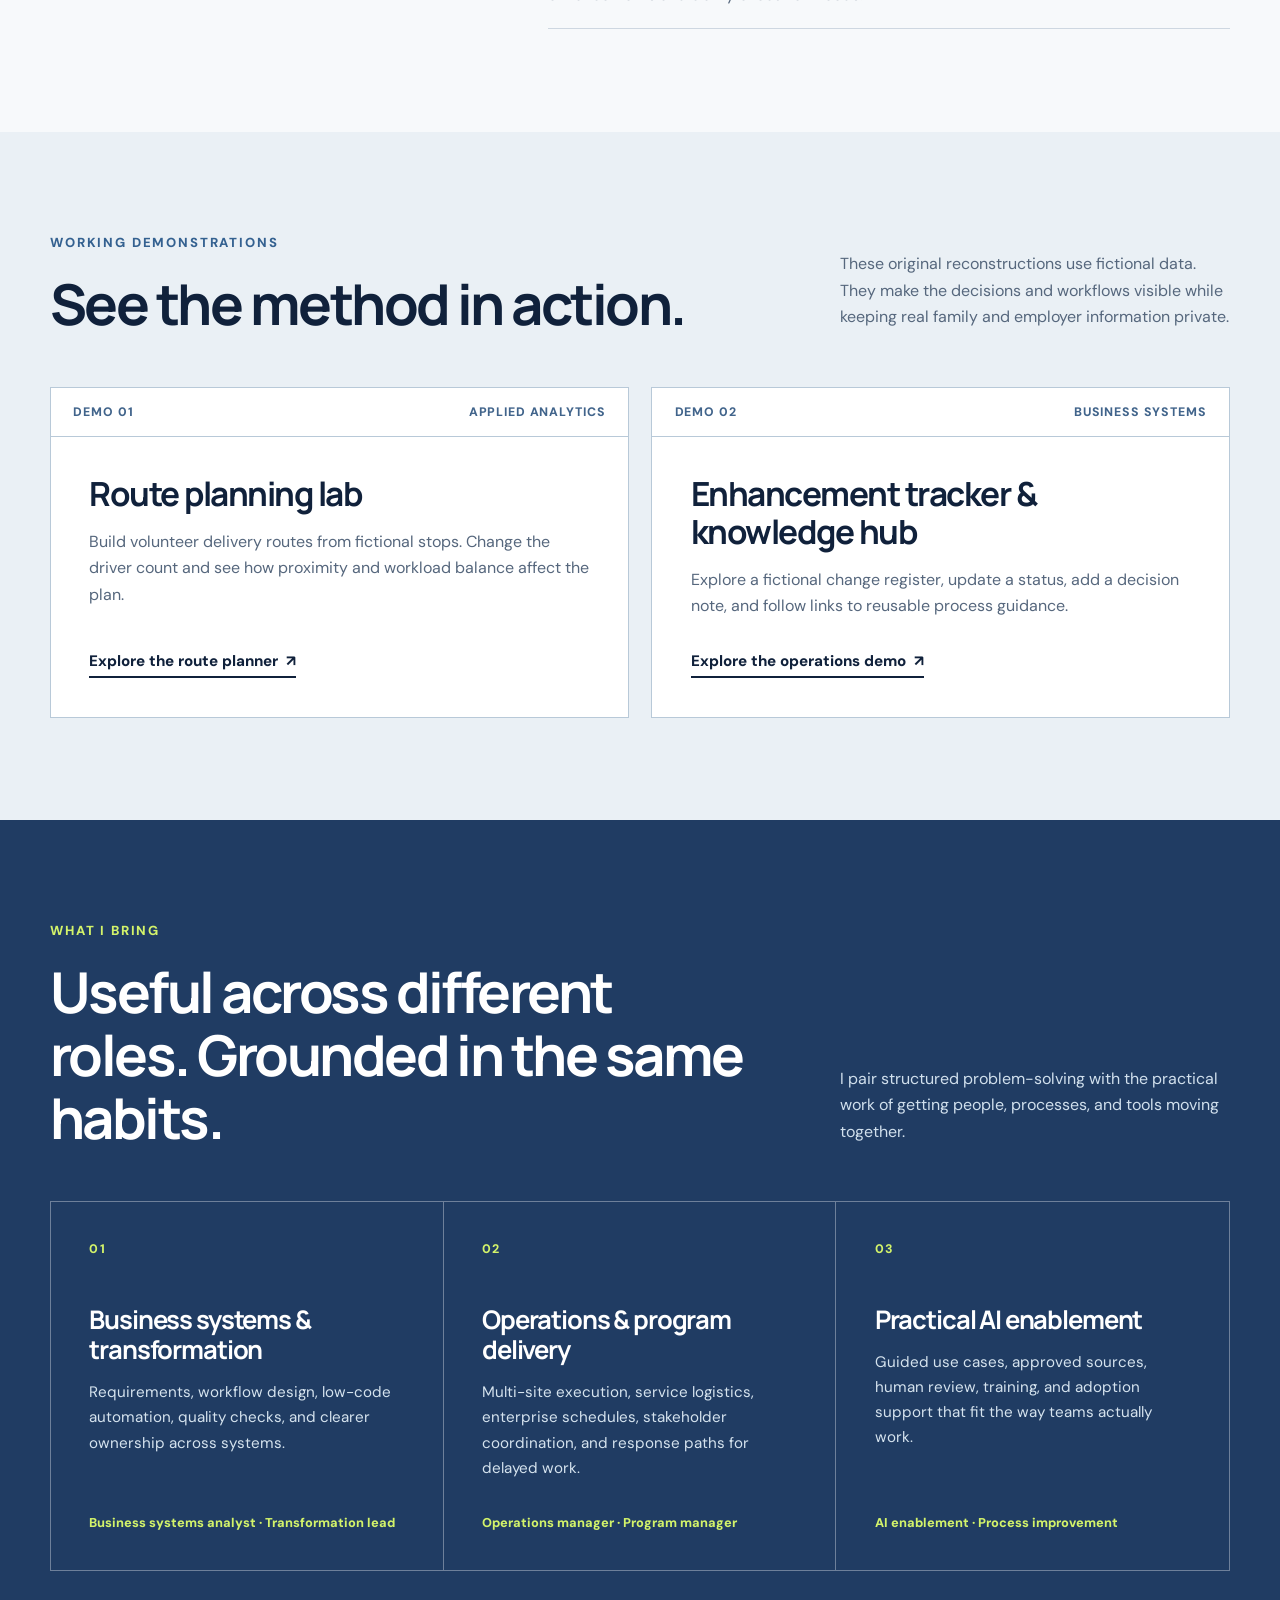
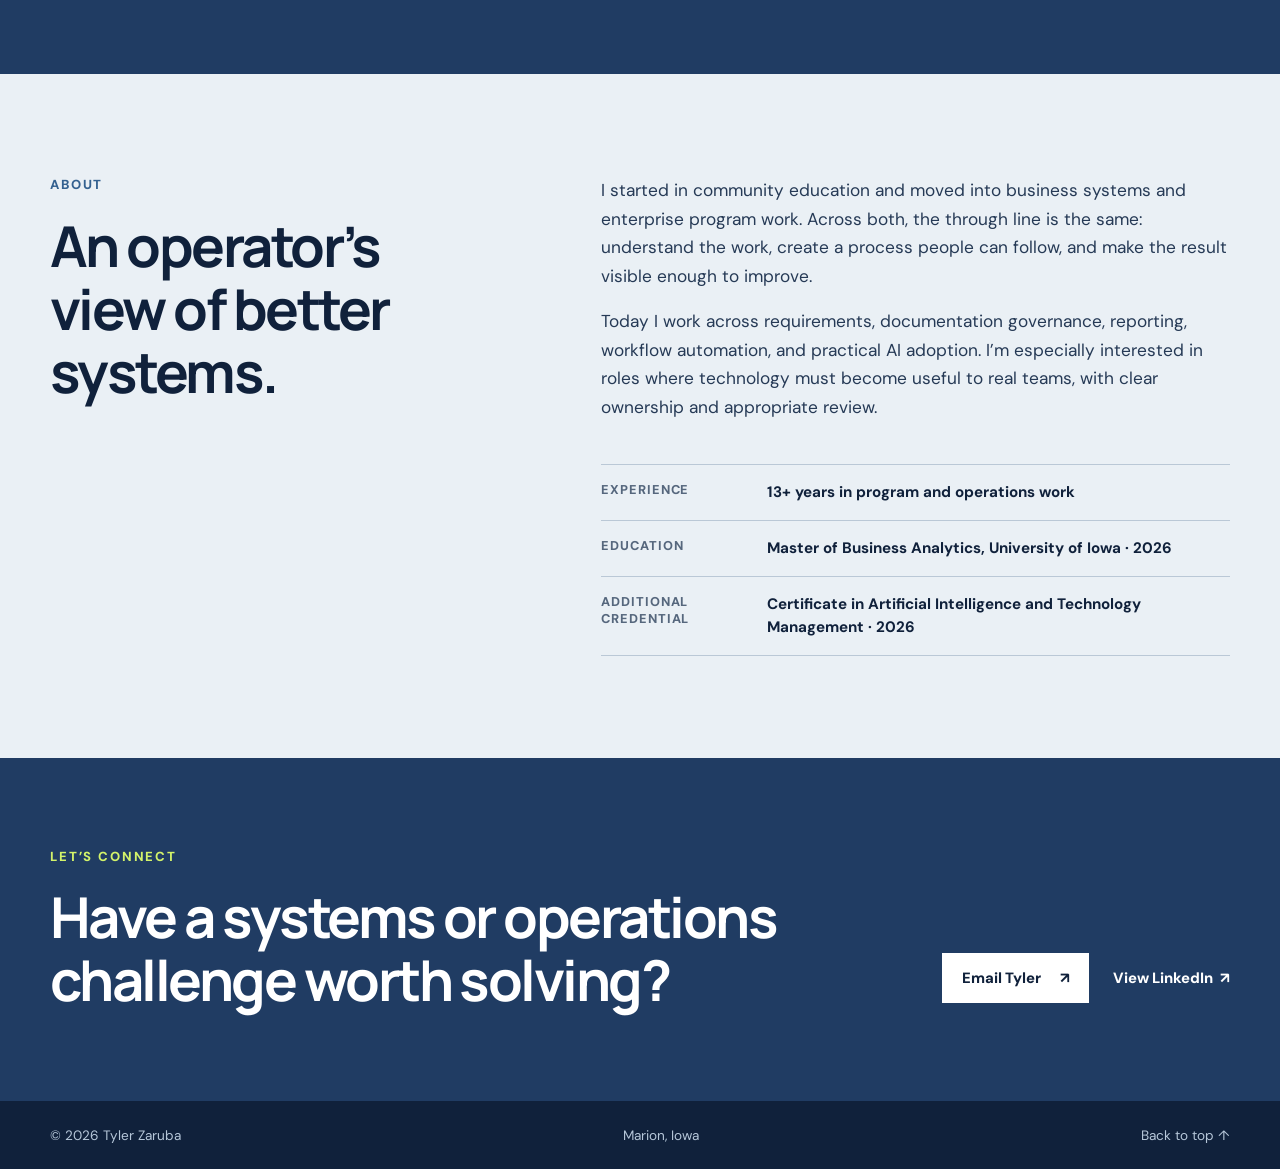
==== commit f4f6f3c4: "Clarify SOP Assistant draft count" ====
--- a/index.html
+++ b/index.html
@@ -46,7 +46,7 @@
               <div class="impact-item"><dt>Community logistics</dt><dd><strong>200+</strong><span>families served through a volunteer delivery response</span></dd></div>
               <div class="impact-item"><dt>Time returned to teams</dt><dd><strong>~6 hrs</strong><span>per week through centralized enhancement tracking</span></dd></div>
               <div class="impact-item"><dt>Education program scale</dt><dd><strong>60 → 750</strong><span>students across 17 schools</span></dd></div>
-              <div class="impact-item"><dt>Documentation enablement</dt><dd><strong>~20</strong><span>SOPs and work instructions created with SOP Assistant</span></dd></div>
+              <div class="impact-item"><dt>Documentation enablement</dt><dd><strong>~20</strong><span>SOP and work instruction drafts created with SOP Assistant</span></dd></div>
             </dl>
           </aside>
         </div>
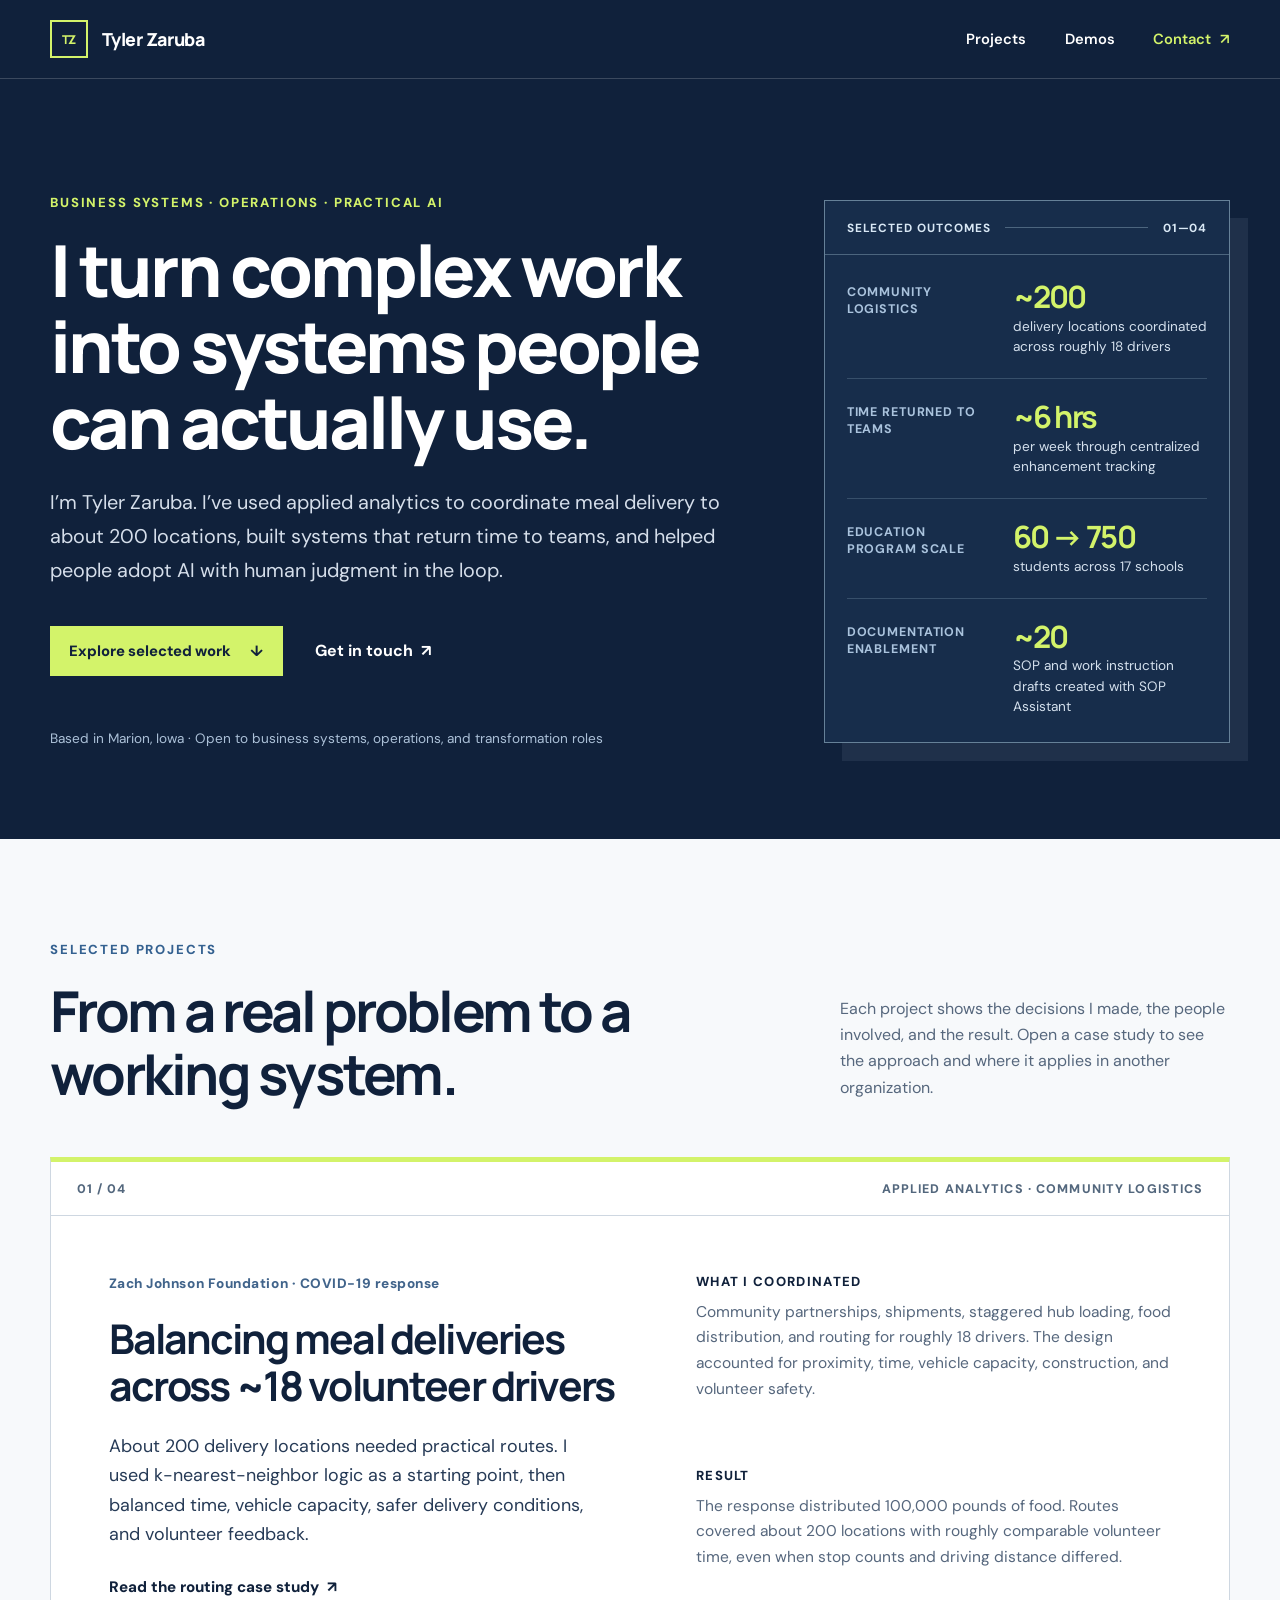
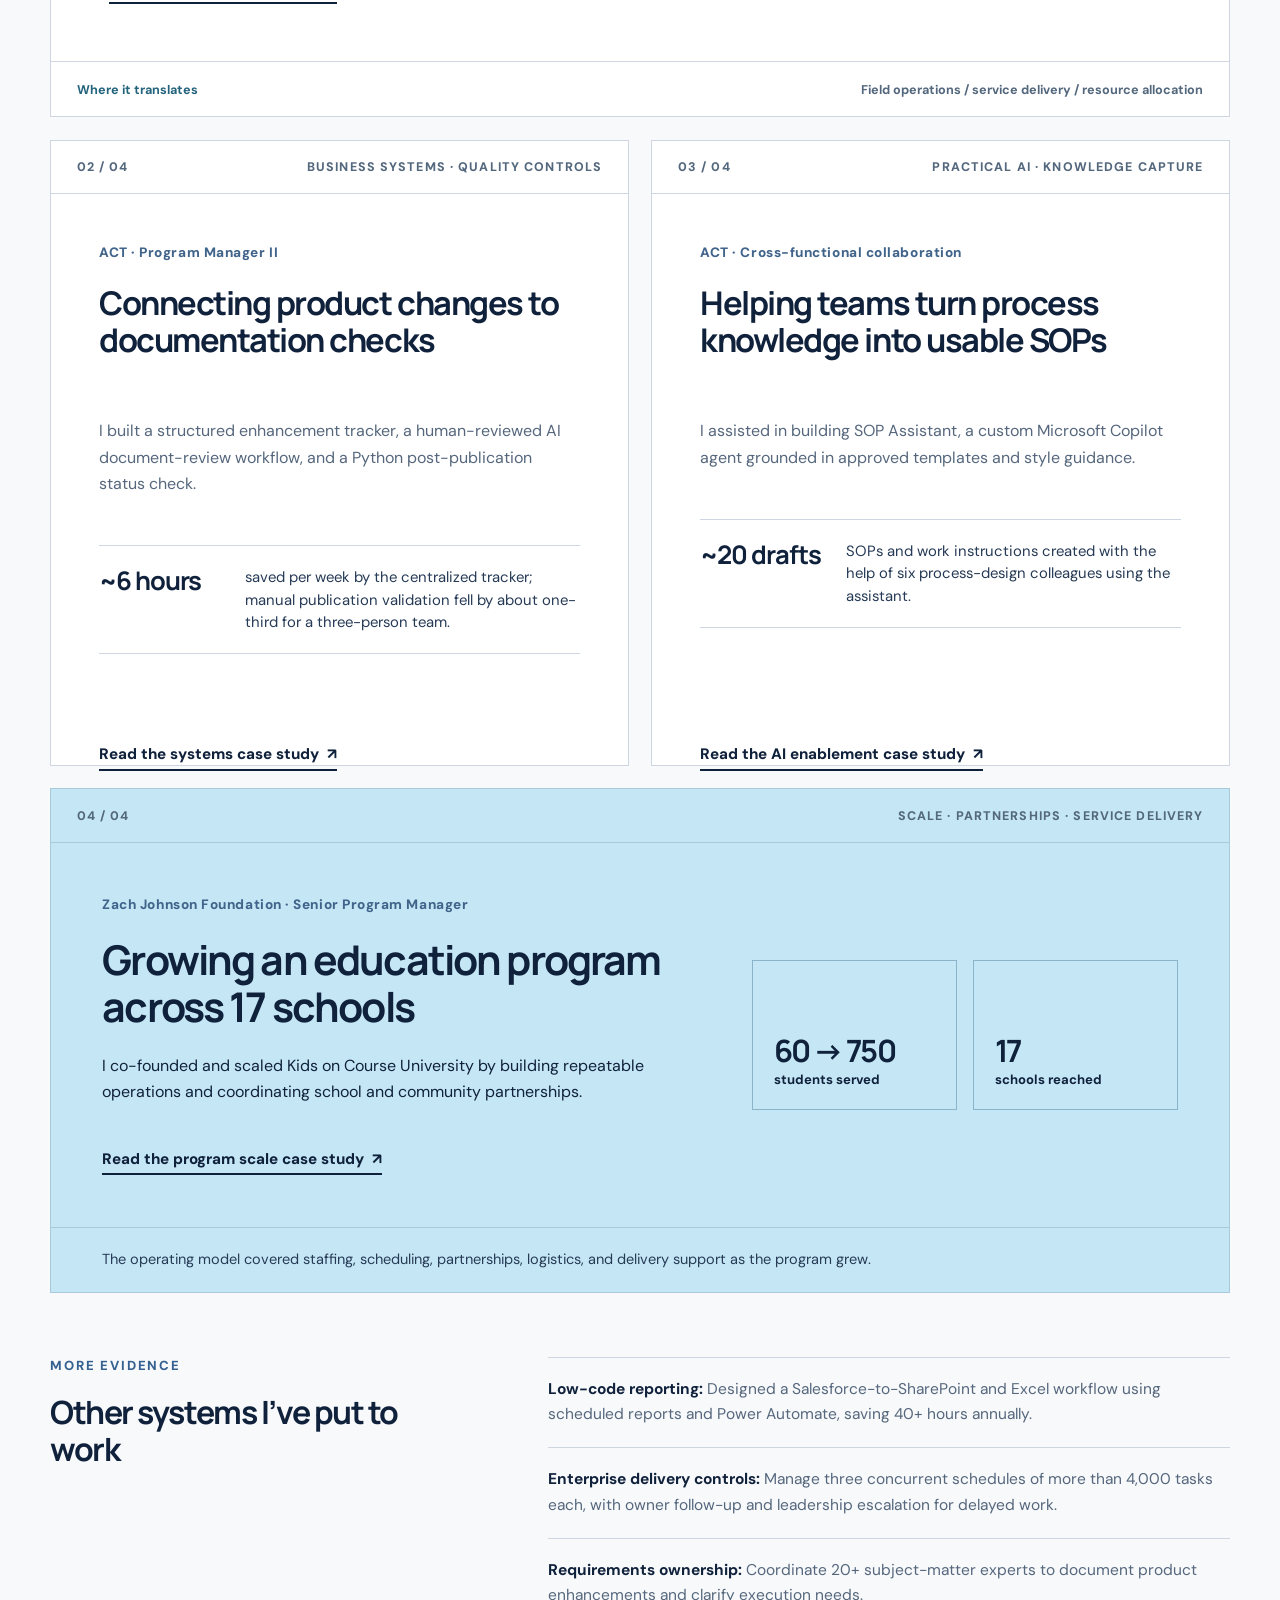
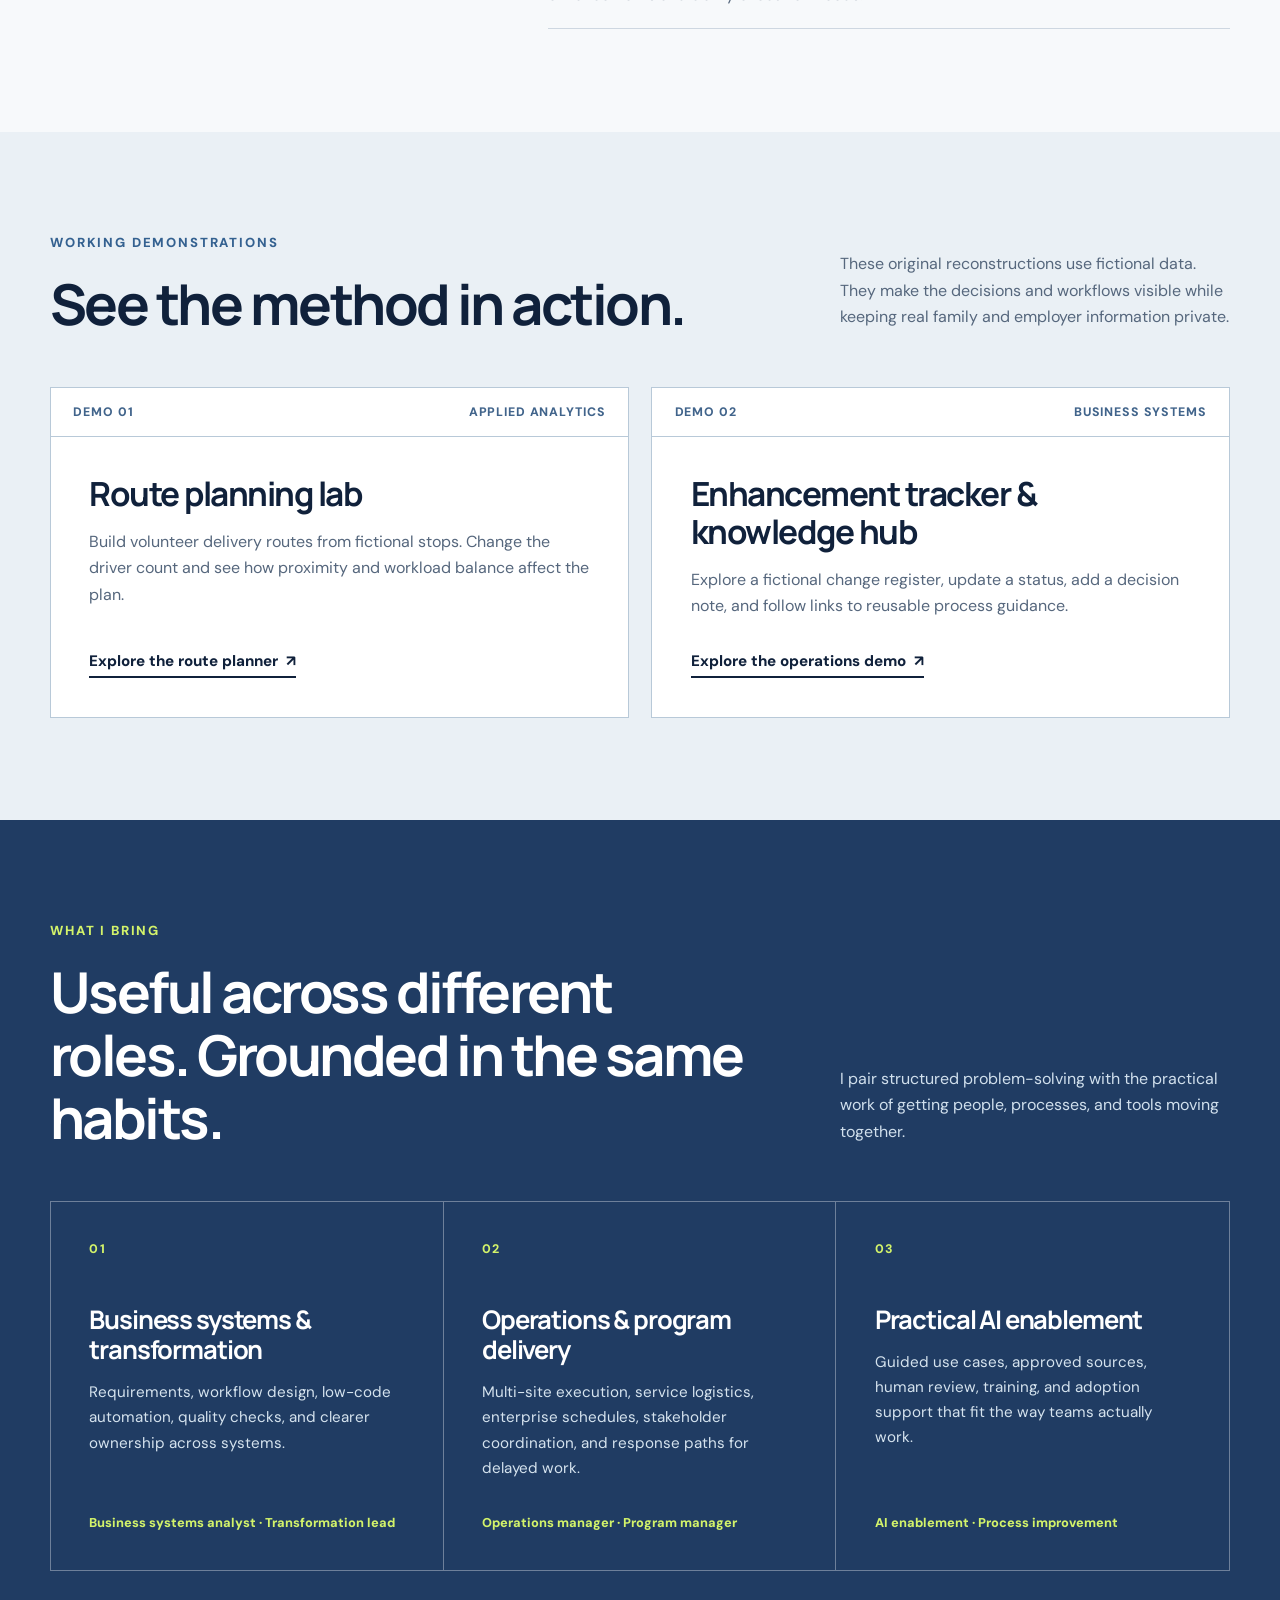
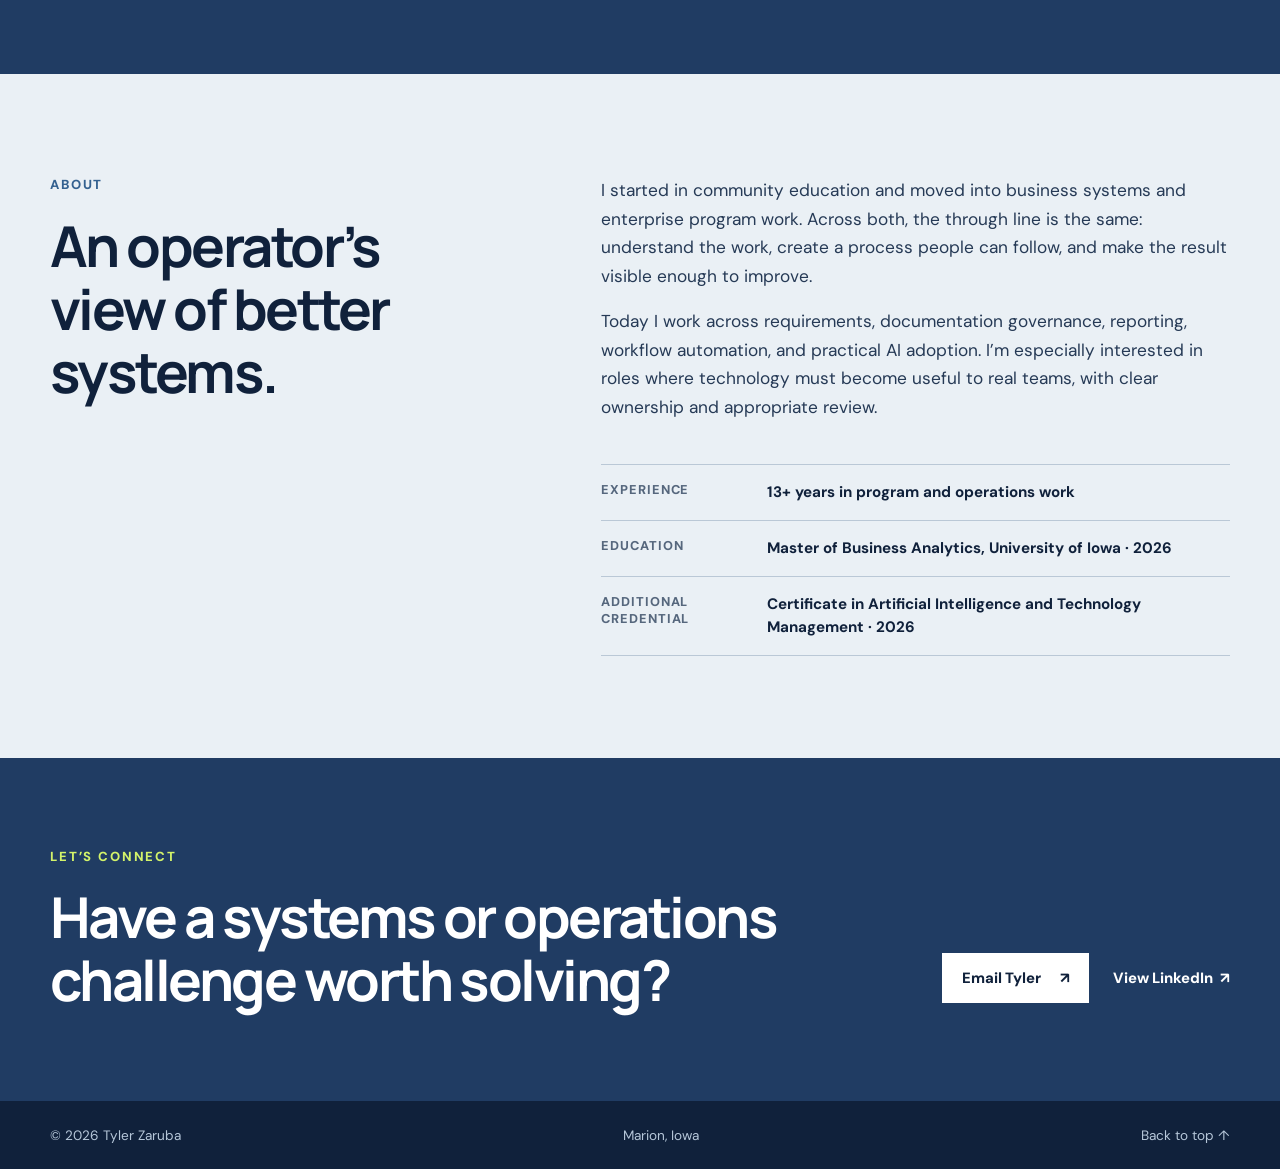
==== commit ff458689: "Strengthen equitable routing story" ====
--- a/index.html
+++ b/index.html
@@ -33,7 +33,7 @@
           <div class="hero-copy">
             <p class="eyebrow">Business systems · Operations · Practical AI</p>
             <h1 id="hero-title">I turn complex work into systems people can actually use.</h1>
-            <p class="hero-lede">I’m Tyler Zaruba. I’ve used applied analytics to coordinate meal delivery for 200+ families, built systems that return time to teams, and helped people adopt AI with human judgment in the loop.</p>
+            <p class="hero-lede">I’m Tyler Zaruba. I’ve used applied analytics to coordinate meal delivery to about 200 locations, built systems that return time to teams, and helped people adopt AI with human judgment in the loop.</p>
             <div class="hero-actions">
               <a class="button button-primary" href="#work">Explore selected work <span aria-hidden="true">↓</span></a>
               <a class="text-link" href="mailto:zaruba.tyler@gmail.com">Get in touch <span aria-hidden="true">↗</span></a>
@@ -43,7 +43,7 @@
           <aside class="impact-panel" aria-label="Selected outcomes">
             <div class="panel-head"><span>Selected outcomes</span><span class="panel-line" aria-hidden="true"></span><span>01—04</span></div>
             <dl>
-              <div class="impact-item"><dt>Community logistics</dt><dd><strong>200+</strong><span>families served through a volunteer delivery response</span></dd></div>
+              <div class="impact-item"><dt>Community logistics</dt><dd><strong>~200</strong><span>delivery locations coordinated across roughly 18 drivers</span></dd></div>
               <div class="impact-item"><dt>Time returned to teams</dt><dd><strong>~6 hrs</strong><span>per week through centralized enhancement tracking</span></dd></div>
               <div class="impact-item"><dt>Education program scale</dt><dd><strong>60 → 750</strong><span>students across 17 schools</span></dd></div>
               <div class="impact-item"><dt>Documentation enablement</dt><dd><strong>~20</strong><span>SOP and work instruction drafts created with SOP Assistant</span></dd></div>
@@ -64,13 +64,13 @@
             <div class="case-body">
               <div class="case-lead">
                 <p class="case-kicker">Zach Johnson Foundation · COVID-19 response</p>
-                <h3 id="case-1-title">Routing meal deliveries for 200+ families</h3>
-                <p class="case-summary">Families needed reliable food deliveries at a scale that made manual route planning difficult. I used k-nearest-neighbor logic to organize nearby stops into routes for volunteer drivers.</p>
+                <h3 id="case-1-title">Balancing meal deliveries across ~18 volunteer drivers</h3>
+                <p class="case-summary">About 200 delivery locations needed practical routes. I used k-nearest-neighbor logic as a starting point, then balanced time, vehicle capacity, safer delivery conditions, and volunteer feedback.</p>
                 <a class="case-link" href="projects/meal-delivery-routing.html">Read the routing case study <span aria-hidden="true">↗</span></a>
               </div>
               <div class="case-detail">
-                <div><h4>What I coordinated</h4><p>Community partnerships, shipments, food distribution, and routing for more than 20 drivers. The route design accounted for proximity and a manageable delivery load for each volunteer.</p></div>
-                <div><h4>Result</h4><p>The response supported distribution of 100,000 pounds of food to more than 200 families. The routing approach translated an address list into practical assignments for the people doing the work.</p></div>
+                <div><h4>What I coordinated</h4><p>Community partnerships, shipments, staggered hub loading, food distribution, and routing for roughly 18 drivers. The design accounted for proximity, time, vehicle capacity, construction, and volunteer safety.</p></div>
+                <div><h4>Result</h4><p>The response distributed 100,000 pounds of food. Routes covered about 200 locations with roughly comparable volunteer time, even when stop counts and driving distance differed.</p></div>
               </div>
             </div>
             <div class="case-bottom"><span>Where it translates</span><span>Field operations / service delivery / resource allocation</span></div>
--- a/styles.css
+++ b/styles.css
@@ -208,6 +208,7 @@
 .transfer-section { background: var(--white); }
 .transfer-section h2 { max-width: 850px; margin-bottom: 3rem; }
 .transfer-grid { display: grid; grid-template-columns: repeat(3,minmax(0,1fr)); gap: 1.4rem; }
+.constraint-grid { grid-template-columns: repeat(2,minmax(0,1fr)); }
 .transfer-grid > div { padding: clamp(1.5rem, 2.5vw, 2.5rem); border: 1px solid var(--rule); border-top: 4px solid var(--ink); }
 .transfer-grid h3 { margin-bottom: .9rem; font-size: clamp(1.35rem, 1.8vw, 1.7rem); line-height: 1.2; }
 .transfer-grid p { margin-bottom: 0; color: var(--muted); font-size: .97rem; }
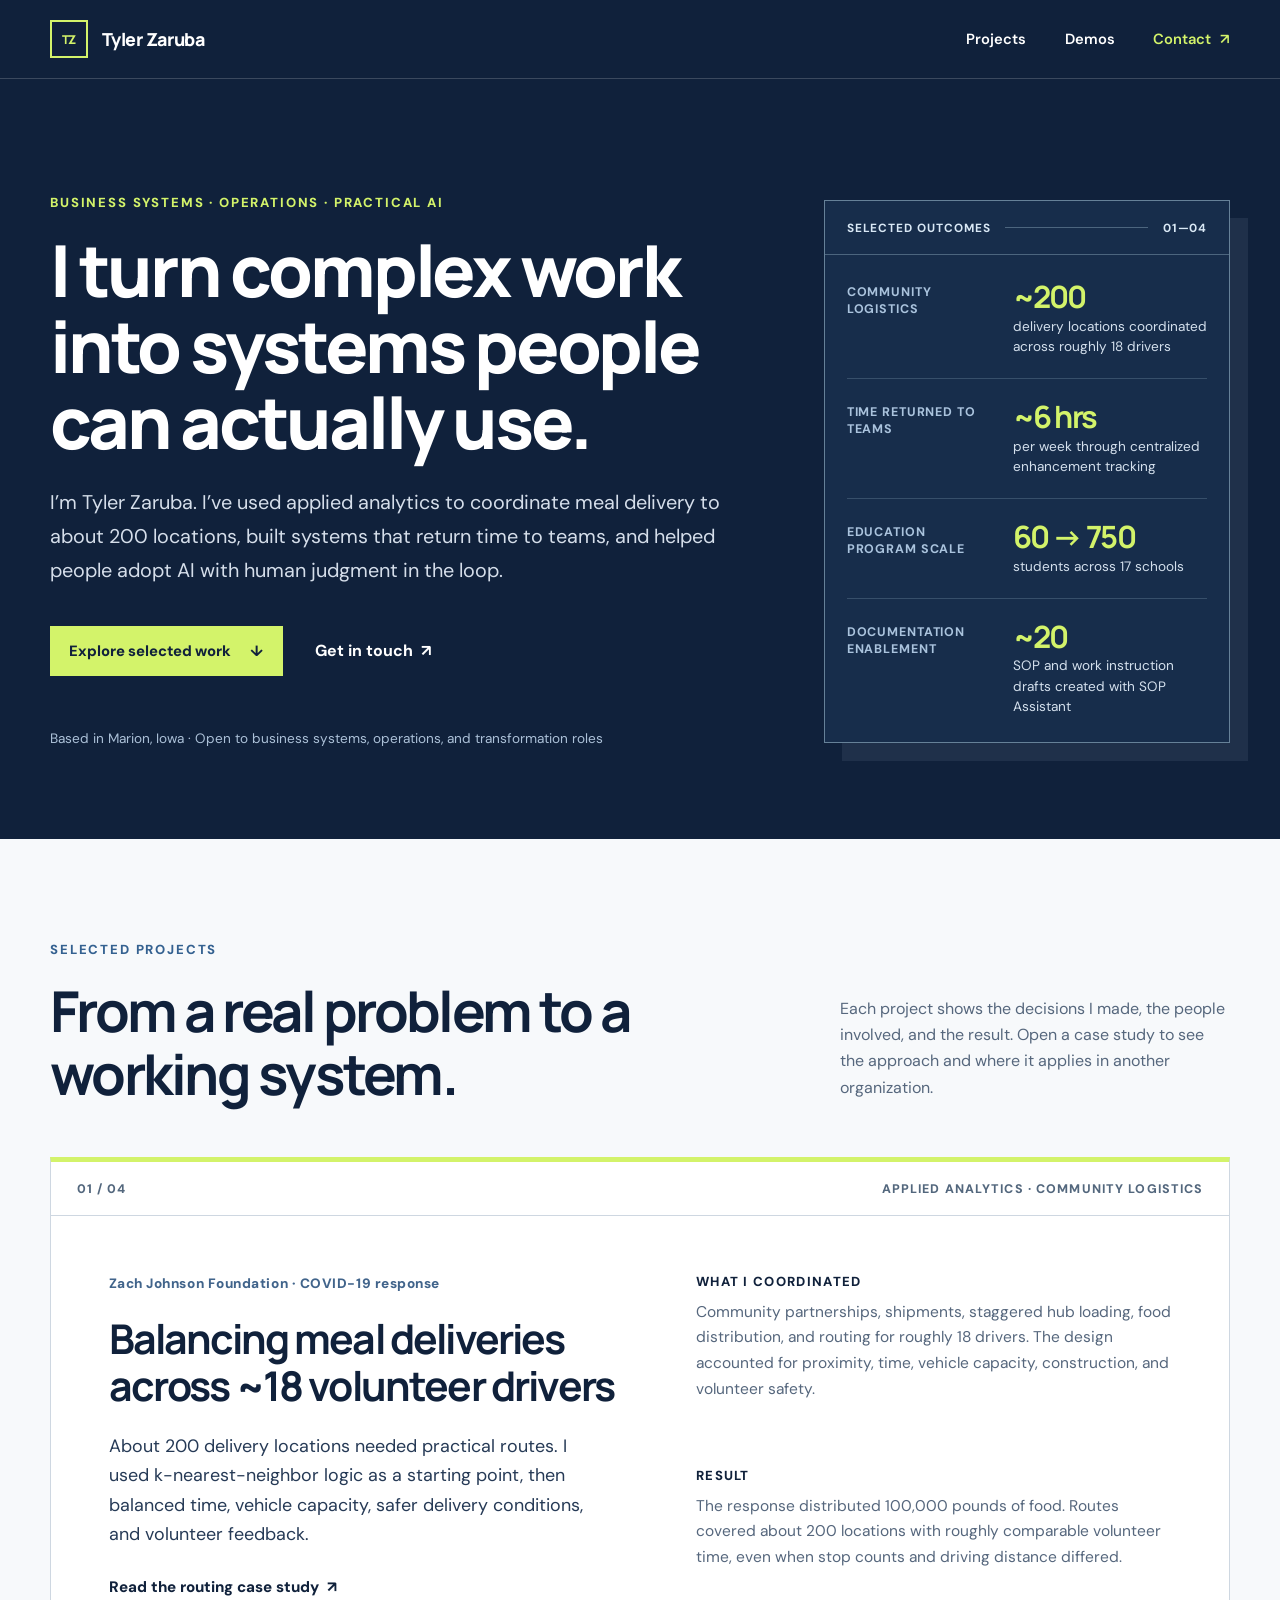
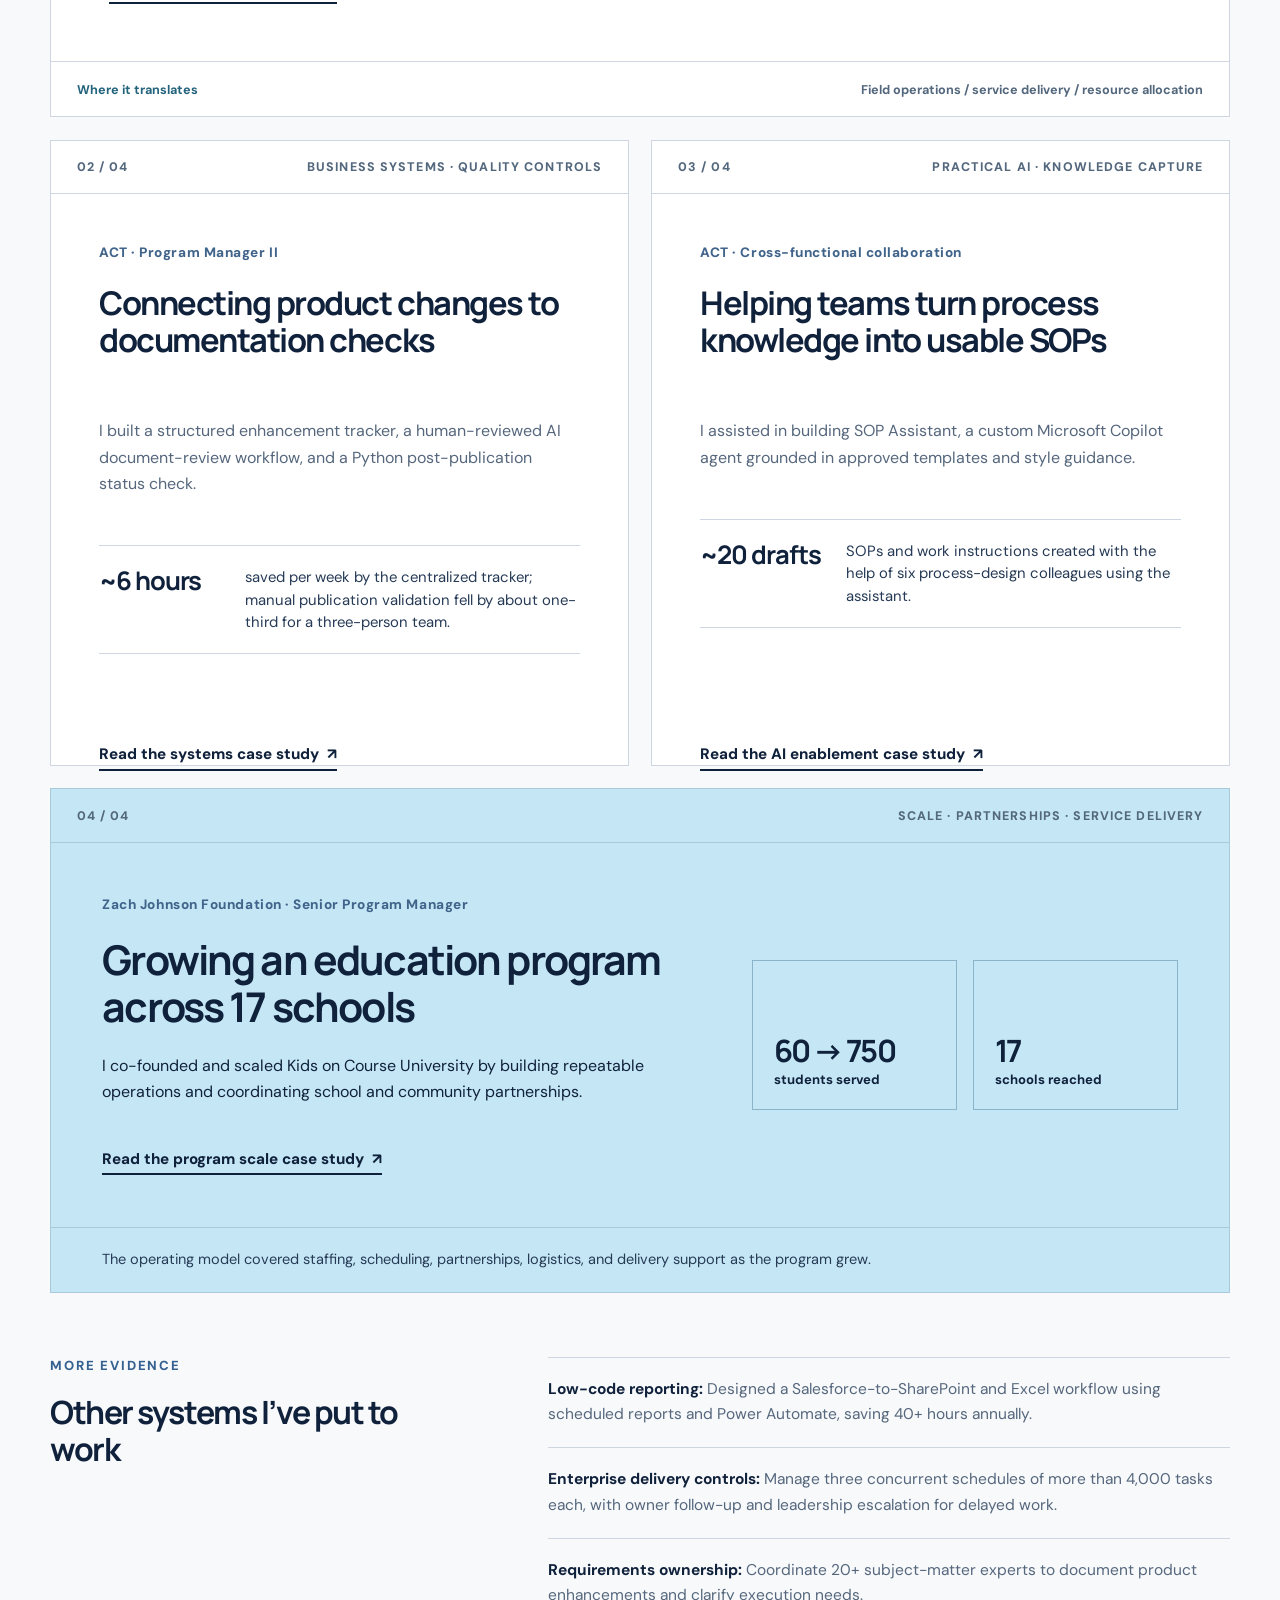
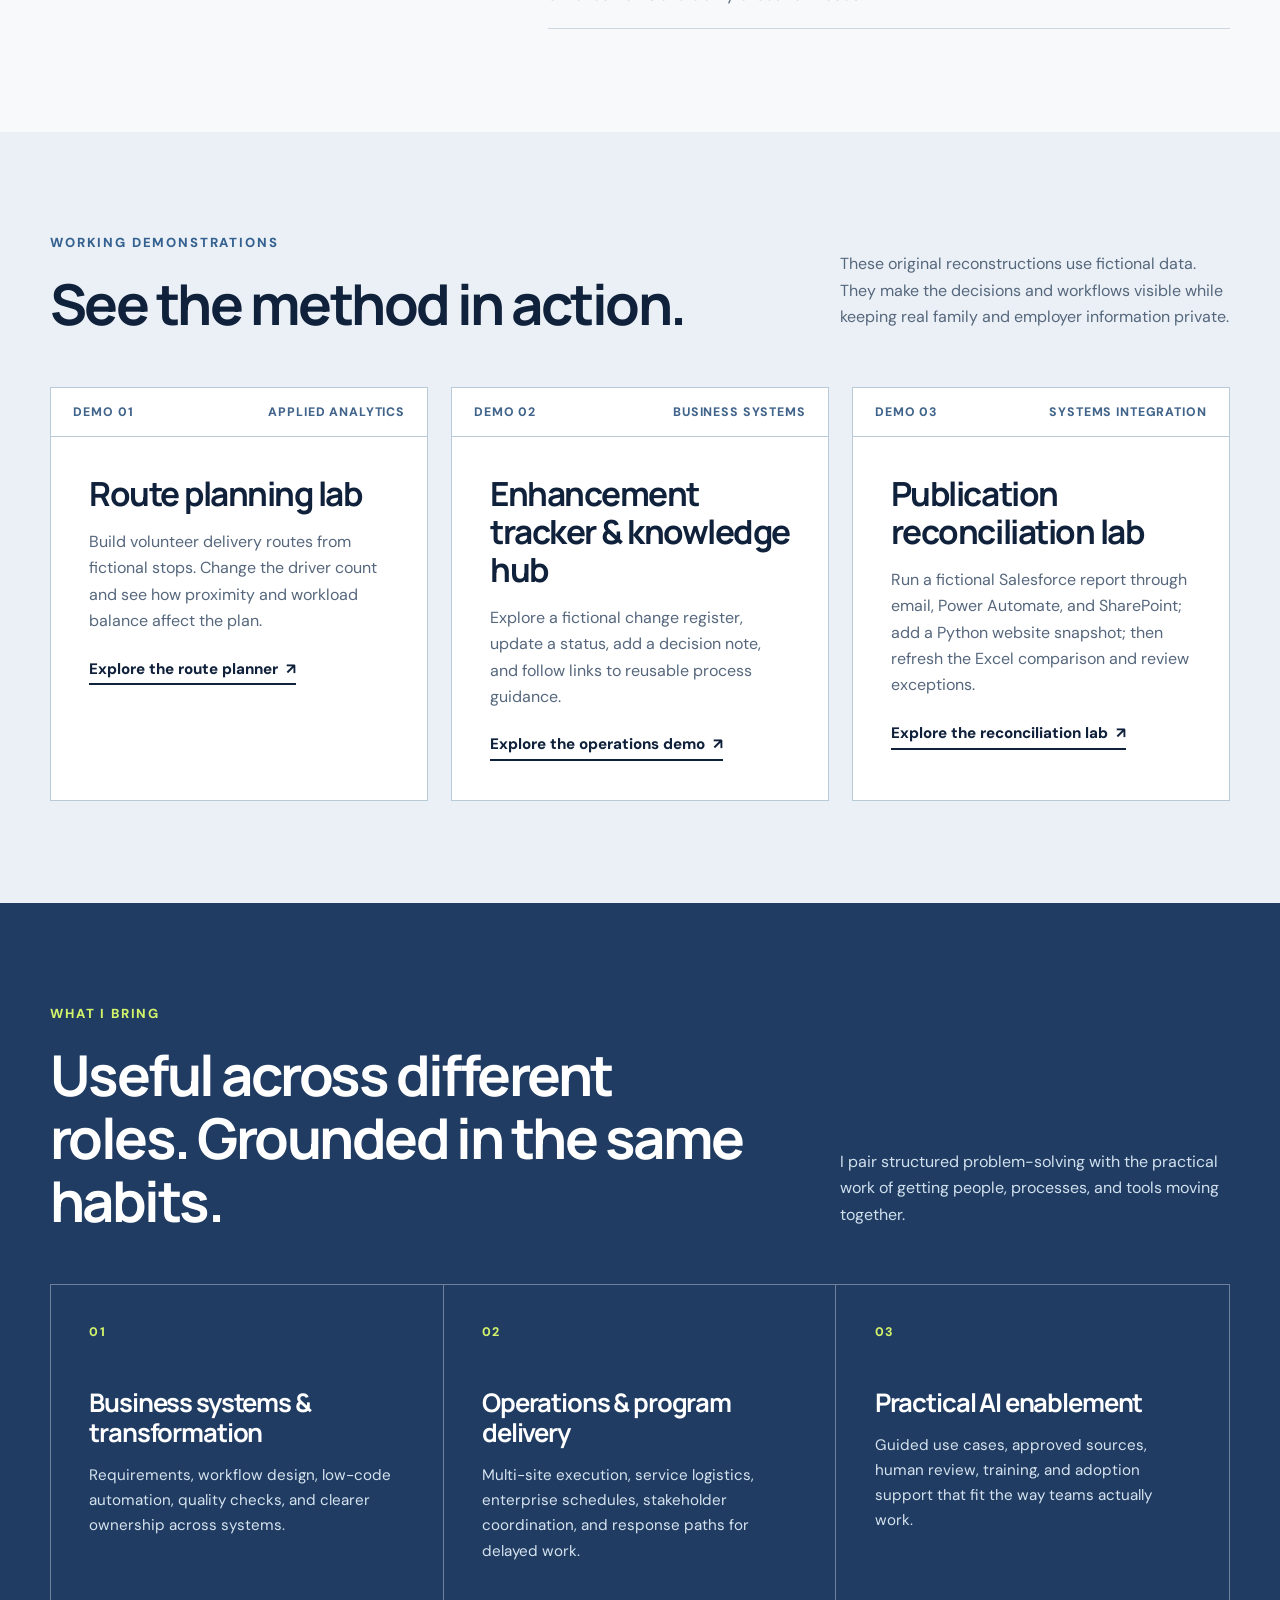
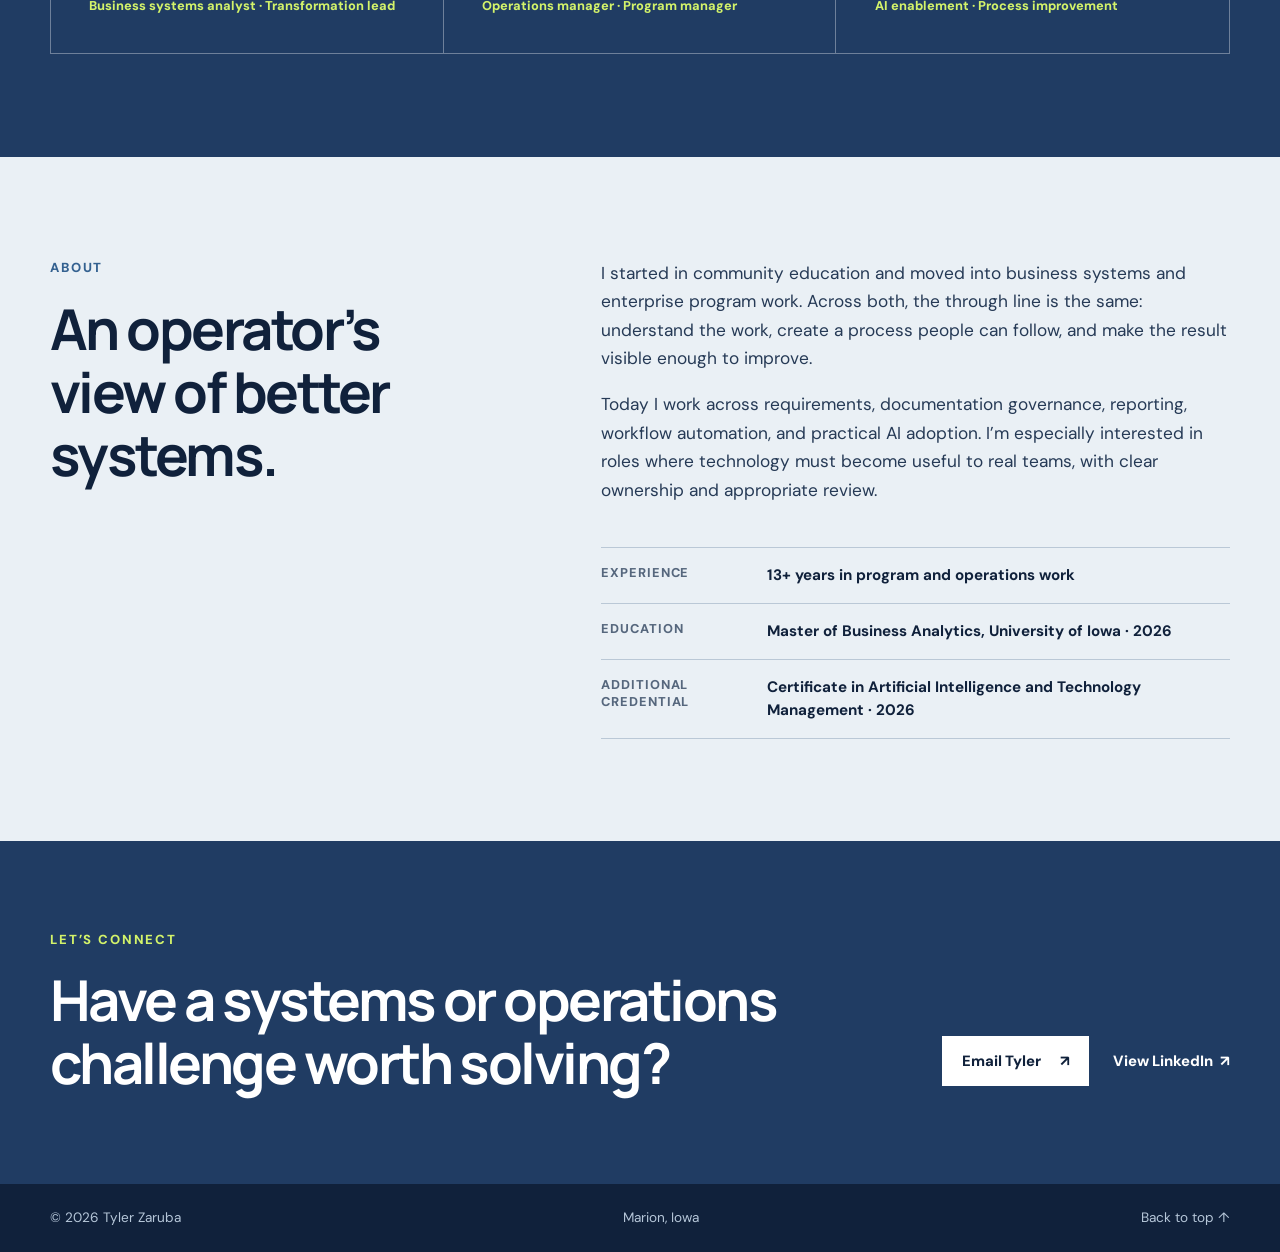
==== commit 8d5ca1a5: "Add publication reconciliation demo" ====
--- a/index.html
+++ b/index.html
@@ -120,7 +120,7 @@
         </div>
       </section>
 
-      <section class="demos-section section-pad" id="demos" aria-labelledby="demos-title"><div class="shell"><div class="section-heading"><div><p class="eyebrow">Working demonstrations</p><h2 id="demos-title">See the method in action.</h2></div><p>These original reconstructions use fictional data. They make the decisions and workflows visible while keeping real family and employer information private.</p></div><div class="demo-card-grid"><article class="demo-card"><div class="demo-card-top"><span>Demo 01</span><span>Applied analytics</span></div><div class="demo-card-body"><h3>Route planning lab</h3><p>Build volunteer delivery routes from fictional stops. Change the driver count and see how proximity and workload balance affect the plan.</p><a class="case-link" href="demos/route-lab.html">Explore the route planner <span aria-hidden="true">↗</span></a></div></article><article class="demo-card"><div class="demo-card-top"><span>Demo 02</span><span>Business systems</span></div><div class="demo-card-body"><h3>Enhancement tracker & knowledge hub</h3><p>Explore a fictional change register, update a status, add a decision note, and follow links to reusable process guidance.</p><a class="case-link" href="demos/operations-system.html">Explore the operations demo <span aria-hidden="true">↗</span></a></div></article></div></div></section>
+      <section class="demos-section section-pad" id="demos" aria-labelledby="demos-title"><div class="shell"><div class="section-heading"><div><p class="eyebrow">Working demonstrations</p><h2 id="demos-title">See the method in action.</h2></div><p>These original reconstructions use fictional data. They make the decisions and workflows visible while keeping real family and employer information private.</p></div><div class="demo-card-grid"><article class="demo-card"><div class="demo-card-top"><span>Demo 01</span><span>Applied analytics</span></div><div class="demo-card-body"><h3>Route planning lab</h3><p>Build volunteer delivery routes from fictional stops. Change the driver count and see how proximity and workload balance affect the plan.</p><a class="case-link" href="demos/route-lab.html">Explore the route planner <span aria-hidden="true">↗</span></a></div></article><article class="demo-card"><div class="demo-card-top"><span>Demo 02</span><span>Business systems</span></div><div class="demo-card-body"><h3>Enhancement tracker & knowledge hub</h3><p>Explore a fictional change register, update a status, add a decision note, and follow links to reusable process guidance.</p><a class="case-link" href="demos/operations-system.html">Explore the operations demo <span aria-hidden="true">↗</span></a></div></article><article class="demo-card"><div class="demo-card-top"><span>Demo 03</span><span>Systems integration</span></div><div class="demo-card-body"><h3>Publication reconciliation lab</h3><p>Run a fictional Salesforce report through email, Power Automate, and SharePoint; add a Python website snapshot; then refresh the Excel comparison and review exceptions.</p><a class="case-link" href="demos/report-reconciliation.html">Explore the reconciliation lab <span aria-hidden="true">↗</span></a></div></article></div></div></section>
 
       <section class="fit-section section-pad" id="fit" aria-labelledby="fit-title">
         <div class="shell">
@@ -149,3 +149,4 @@
     <script>document.getElementById('year').textContent = new Date().getFullYear();</script>
   </body>
 </html>
+
--- a/styles.css
+++ b/styles.css
@@ -52,6 +52,8 @@
 .button:hover { transform: translateY(-2px); }
 .button-primary { color: var(--ink); background: var(--lime); }
 .button-primary:hover { background: #e3ff91; }
+.button-secondary { border: 1px solid var(--ink); color: var(--ink); background: transparent; }
+.button-secondary:hover { background: var(--white); }
 .text-link { color: var(--white); font-weight: 700; text-decoration: none; }
 .text-link span { margin-left: .3rem; }
 .hero-location { margin: 3.25rem 0 0; color: #acc1d8; font-size: .85rem; line-height: 1.6; }
@@ -114,7 +116,7 @@
 
 .demos-section { background: #eaf0f5; }
 .demos-section .eyebrow { color: #346190; }
-.demo-card-grid { display: grid; grid-template-columns: repeat(2,minmax(0,1fr)); gap: 1.4rem; }
+.demo-card-grid { display: grid; grid-template-columns: repeat(3,minmax(0,1fr)); gap: 1.4rem; }
 .demo-card { border: 1px solid #b8c9d8; background: var(--white); }
 .demo-card-top { display: flex; flex-wrap: wrap; justify-content: space-between; gap: .5rem 1rem; padding: 1rem 1.4rem; border-bottom: 1px solid #b8c9d8; color: #41648b; font-size: .77rem; font-weight: 800; letter-spacing: .07em; text-transform: uppercase; }
 .demo-card-body { display: flex; flex-direction: column; align-items: flex-start; min-height: 280px; padding: clamp(1.6rem, 3vw, 3rem); }
@@ -214,6 +216,7 @@
 .transfer-grid p { margin-bottom: 0; color: var(--muted); font-size: .97rem; }
 .project-demo-link { padding-block: clamp(3rem, 5vw, 5rem); background: #eaf0f5; }
 .project-demo-link .shell { display: flex; flex-wrap: wrap; justify-content: space-between; align-items: center; gap: 2rem 4rem; }
+.project-demo-actions { display: flex; flex-wrap: wrap; gap: .8rem; }
 .project-demo-link .eyebrow { color: #346190; }
 .project-demo-link h2 { margin-bottom: .7rem; font-size: clamp(2rem, 3vw, 3rem); }
 .project-demo-link p:last-child { max-width: 570px; margin-bottom: 0; color: var(--muted); }
